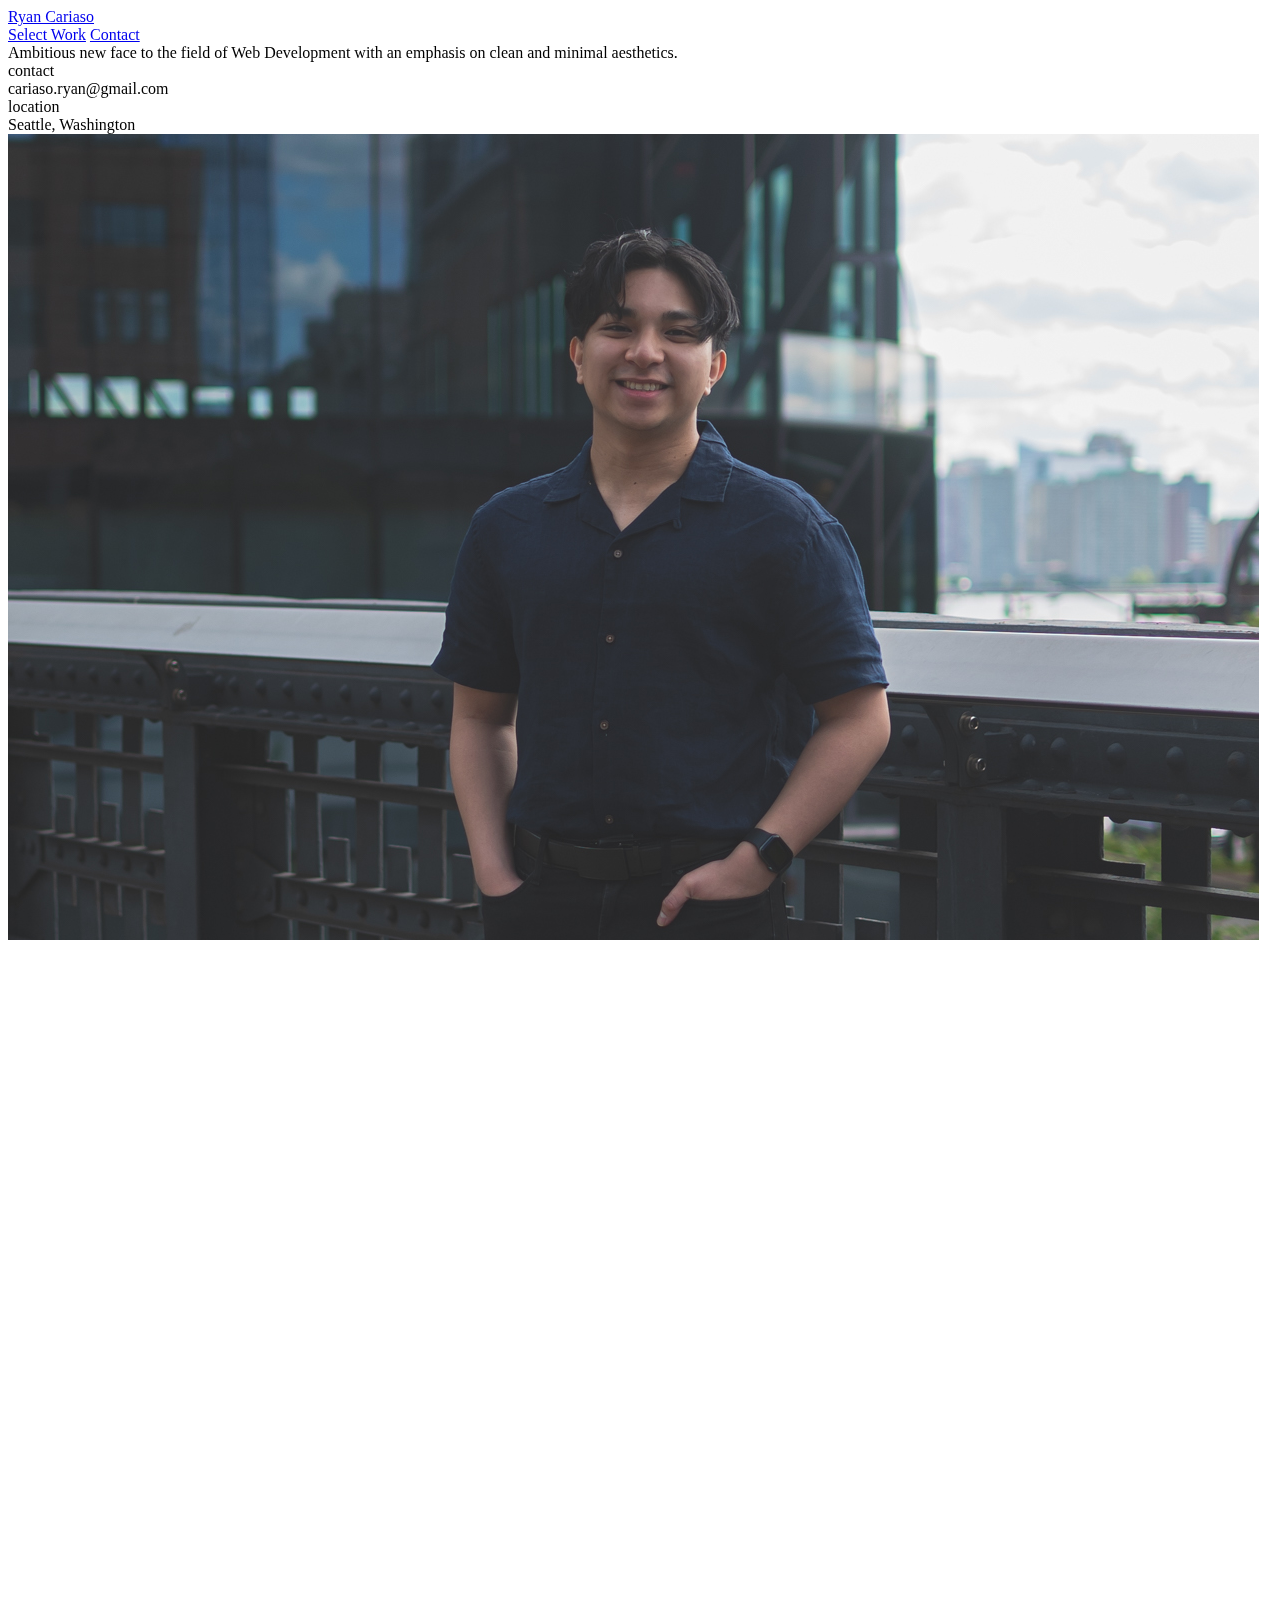
==== index1.html @ c0f19b23 "add new files" ====
<!DOCTYPE html>
<html data-wf-domain="ryancariaso.com">
    <head>
        <meta charset="UTF-8">
        <meta name="viewport" content="width=device-width, initial-scale=1.0" />
        <meta http-equiv="X-UA-Compatible" content="ie=edge" />
        <title>Ryan Cariaso</title>
        <link rel="stylesheet" href="style1.css">
        <link rel="icon" href="img/ryan.jpg" />
    </head>

    <body style="height: 456.438rem;" cz-shortcut-listen="true">
        <div id="luxy" class="page-wrapper" style="width: 100%; position: fixed; transform: translate3d(0rem, 0rem, 0rem);">
            <section class="section">
                <div class="container btm-mar-128">
                    <nav id="nav" class="nav-wrapper">
                        <div class="grid-wrapper flex">
                            <a href="/" aria-current="page" class="nav-item w-current">Ryan Cariaso</a>
                        </div>
                        <div id="w-node-1" class="grid-wrapper flex">
                            <a href="#select-work" class="nav-item right-mar-64">Select Work</a>
                            <a href="contact" class="nav-item mobile-display-none">Contact</a>
                        </div>
                    </nav>
                </div>
                <div class="container btm-mar-128">
                    <div class="hero-text">
                        Ambitious new face to the field of Web Development with an emphasis on clean and minimal aesthetics.
                    </div>
                </div>
                <div class="container btm-pad-80">
                    <div class="w-layout-grid _2-col-grid">
                        <div id="w-node-2" class="grid-wrapper flex-btm">
                            <div class="w-layout-grid _2-col-grid max-width">
                                <div class="grid-wrapper">
                                    <div data-w-id="dl1" class="divider-line btm-mar-32" style="transform: translate3d(0rem, 0rem, 0rem) scale3d(1, 1, 1) rotateX(0deg) rotateY(0deg) rotateZ(0deg) skew(0deg, 0deg); transform-style: preserve-3d;"></div>
                                    <div class="smallcaps" style="transform: translate3d(0px, 0px, 0px) scale3d(1, 1, 1) rotateX(0deg) rotateY(0deg) rotateZ(0deg) skew(0deg, 0deg); transform-style: preserve-3d; opacity: 1;">contact</div>
                                    <div data-w-id="st1" class="email" style="transform: translate3d(0px, 0px, 0px) scale3d(1, 1, 1) rotateX(0deg) rotateY(0deg) rotateZ(0deg) skew(0deg, 0deg); transform-style: preserve-3d; opacity: 1;">cariaso.ryan@gmail.com</div>
                                </div>
                                <div class="grid-wrapper">
                                    <div class="divider-line btm-mar-32" style="transform: translate3d(0px, 0px, 0px) scale3d(1, 1, 1) rotateX(0deg) rotateY(0deg) rotateZ(0deg) skew(0deg, 0deg); transform-style: preserve-3d;"></div>
                                    <div class="smallcaps" style="transform: translate3d(0px, 0px, 0px) scale3d(1, 1, 1) rotateX(0deg) rotateY(0deg) rotateZ(0deg) skew(0deg, 0deg); transform-style: preserve-3d; opacity: 1;">location</div>
                                    <div data-w-id="lt1" style="transform: translate3d(0px, 0px, 0px) scale3d(1, 1, 1) rotateX(0deg) rotateY(0deg) rotateZ(0deg) skew(0deg, 0deg); transform-style: preserve-3d; opacity: 1;" class="location-text">Seattle, Washington</div>
                                </div>
                            </div>
                        </div>
                        <div id="w-node-3" class="grid-wrapper">
                            <div class="img-wrapper">
                                <img src="img/linkedin pic - Copy.png" sizes="(max-width: 29.938rem) 92vw, (max-width: 47.938rem) 95vw, (max-width: 61.938rem) 92vw, 91vw" loading="lazy" alt class="img">
                            </div>
                        </div>
                    </div>
                </div>
            </section>
        </div>
    </body>
</html>
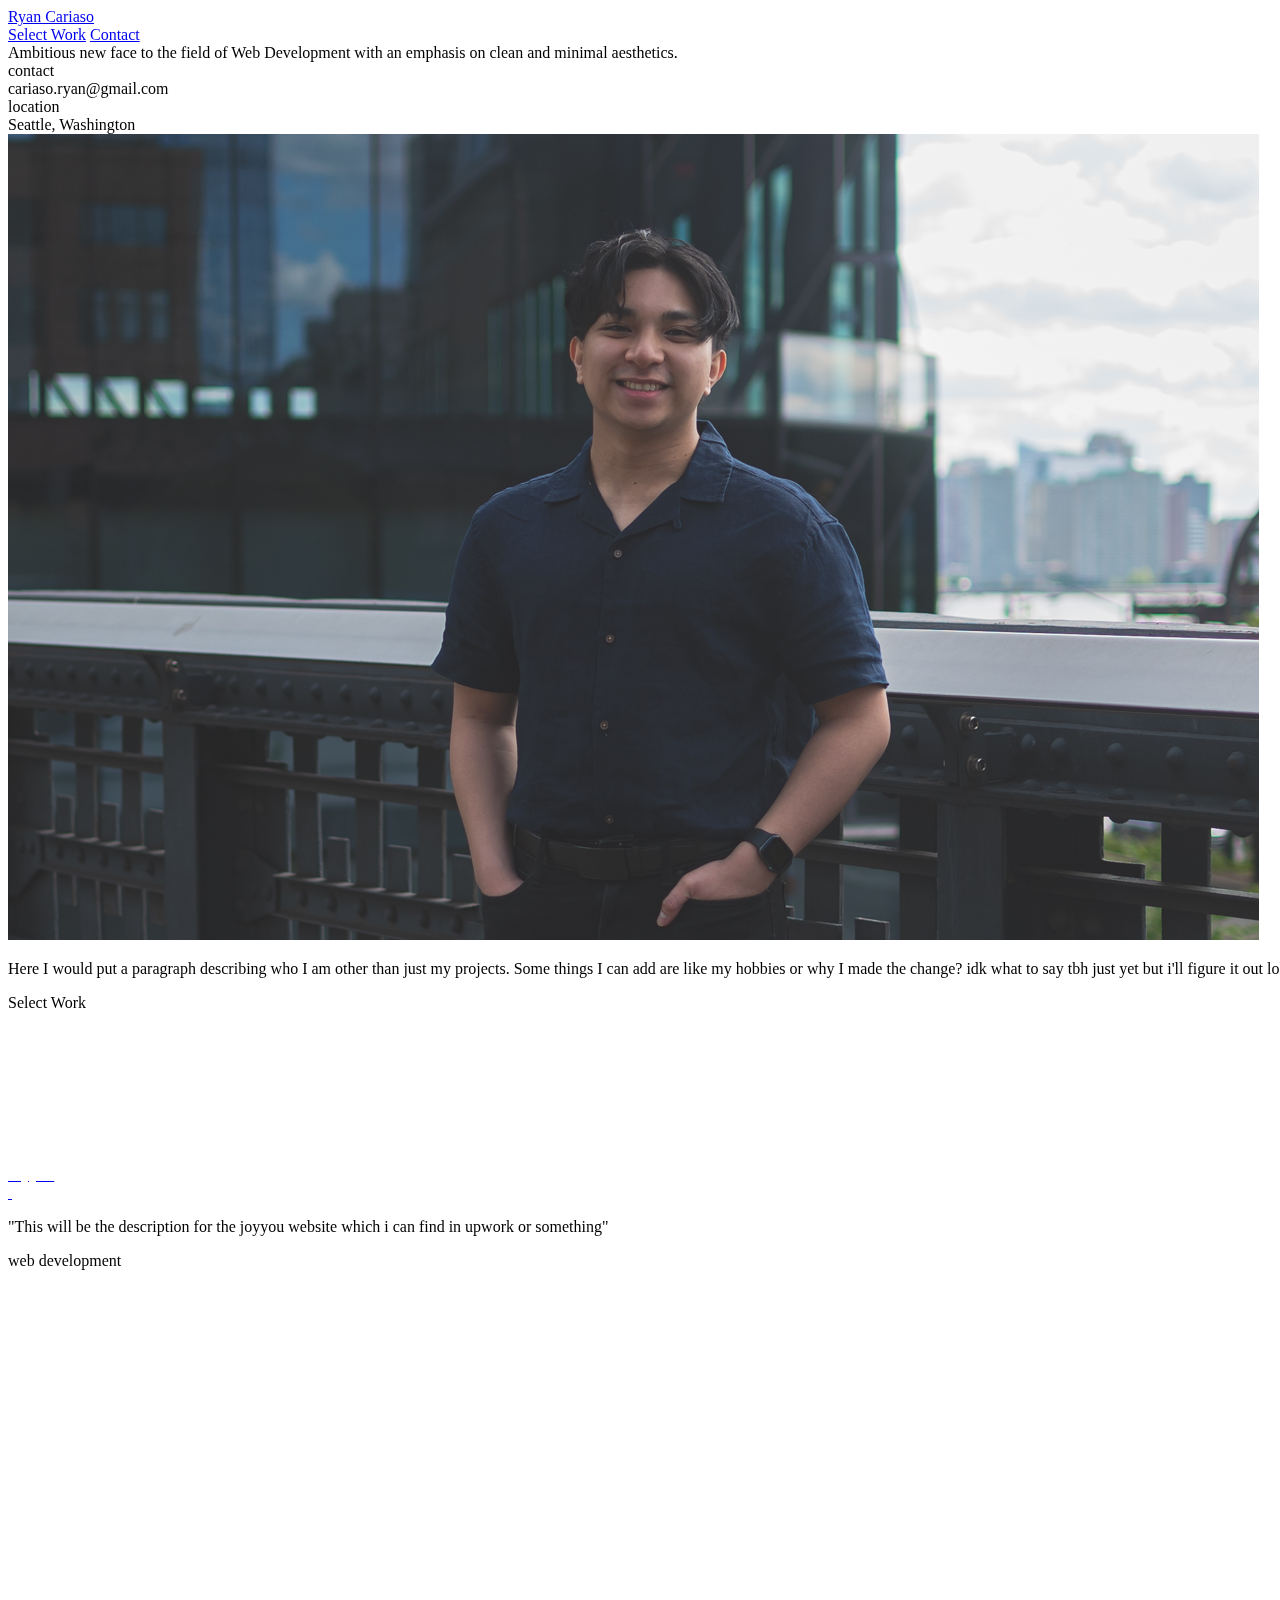
==== commit 76897e26: "update to index1" ====
--- a/index1.html
+++ b/index1.html
@@ -47,11 +47,61 @@
                         <div id="w-node-3" class="grid-wrapper">
                             <div class="img-wrapper">
                                 <img src="img/linkedin pic - Copy.png" sizes="(max-width: 29.938rem) 92vw, (max-width: 47.938rem) 95vw, (max-width: 61.938rem) 92vw, 91vw" loading="lazy" alt class="img">
+                                <div data-w-id="im1" style="transform: translate3d(100%, 0px, 0px) scale3d(1, 1, 1) rotateX(0deg) rotateY(0deg) rotateZ(0deg) skew(0deg, 0deg); transform-style: preserve-3d;" class="mask"></div>
                             </div>
                         </div>
                     </div>
                 </div>
             </section>
+            <section class="section">
+                <div class="container top-btm-pad-128 mobile">
+                    <p data-w-id="lp1" style="transform: translate3d(0px, 0px, 0px) scale3d(1, 1, 1) rotateX(0deg) rotateY(0deg) rotateZ(0deg) skew(0deg, 0deg); transform-style: preserve-3d; opacity: 1;" class="large-paragraph max-width-1200">
+                        Here I would put a paragraph describing who I am other than just my projects. Some things I can add are like my hobbies or why I made the change? idk what to say tbh just yet but i'll figure it out lol
+                    </p>
+                </div>
+            </section>
+            <section class="section">
+                <main id="select-work" class="container top-btm-pad-80">
+                    <div class="section-heading" style="transform: translate3d(0px, 0px, 0px) scale3d(1, 1, 1) rotateX(0deg) rotateY(0deg) rotateZ(0deg) skew(0deg, 0deg); transform-style: preserve-3d; opacity: 1;">Select Work</div>
+                    <div class="w-layout-grid select-work-grid">
+                        <div id="dl2" class="divider-line btm-mar-64" style="transform: translate3d(0px, 0px, 0px) scale3d(1, 1, 1) rotateX(0deg) rotateY(0deg) rotateZ(0deg) skew(0deg, 0deg); transform-style: preserve-3d;"></div>
+                        <div id="w-node-4" class="grid-wrapper m-pad-0">
+                            <div class="project-content w-slider">
+                                <div id="w-slider-mask-0" class="w-slider-mask">
+                                    <div class="slide w-slide">
+                                        <div class="content_wrapper">
+                                            <div data-wf-ignore="true" data-autoplay="true" data-loop="true" class="video w-background-video w-background-video-atom">
+                                                <video autoplay loop muted playsinline data-wf-ignore="true" data-object-fit="cover">
+                                                    <source src="img/vids/joyyou.mov" data-wf-ignore="true">
+                                                </video>
+                                            </div>
+                                        </div>
+                                    </div>
+                                </div>
+                                <div id="w-node-5" class="grid-wrapper flex-vertical">
+                                    <a href="https://joyyou.netlify.app/" target="_blank" class="site-link w-inline-block" style="transform: translate3d(0px, 0px, 0px) scale3d(1, 1, 1) rotateX(0deg) rotateY(0deg) rotateZ(0deg) skew(0deg, 0deg); transform-style: preserve-3d; opacity: 1;">
+                                        <div class="project-name" style="color: rgb(255, 255, 255);">Joyyou</div>
+                                        <div class="link-out-circle" style="border-color: rgb(255, 255, 255);">
+                                            <img src="https://assets.website-files.com/5a16e93245a0eb000185bb83/5e77cb361ede368e62ba6cc7_link-out-arrow.png" alt="" class="link-out-arrow" style="transform: translate3d(0%, 0%, 0px) scale3d(1, 1, 1) rotateX(0deg) rotateY(0deg) rotateZ(0deg) skew(0deg, 0deg); transform-style: preserve-3d;">
+                                            <img src="https://assets.website-files.com/5a16e93245a0eb000185bb83/5e77cb361ede368e62ba6cc7_link-out-arrow.png" alt="" class="link-out-arrow-2" style="transform: translate3d(-150%, 100%, 0px) scale3d(1, 1, 1) rotateX(0deg) rotateY(0deg) rotateZ(0deg) skew(0deg, 0deg); transform-style: preserve-3d;">
+                                        </div>
+                                    </a>
+                                    <p class="small-paragraph max-width-420 bam-mar-32" style="transform: translate3d(0px, 0px, 0px) scale3d(1, 1, 1) rotateX(0deg) rotateY(0deg) rotateZ(0deg) skew(0deg, 0deg); transform-style: preserve-3d; opacity: 1;">
+                                        "This will be the description for the joyyou website which i can find in upwork or something"
+                                    </p>
+                                    <div class="flex-wrapper">
+                                        <div class="smallcaps pill" style="transform: translate3d(0px, 0px, 0px) scale3d(1, 1, 1) rotateX(0deg) rotateY(0deg) rotateZ(0deg) skew(0deg, 0deg); transform-style: preserve-3d; opacity: 1;">web development</div>
+                                    </div>
+                                </div>
+                            </div>
+                            <div class="w-layout-grid select-work-grid">
+                                <div id="w-node-6" class="divider-line btm-mar-64" style="transform: translate3d(0px, 0px, 0px) scale3d(1, 1, 1) rotateX(0deg) rotateY(0deg) rotateZ(0deg) skew(0deg, 0deg); transform-style: preserve-3d;"></div>
+                                
+                            </div>
+                        </div>
+                    </div>
+                </main>
+            </section>
         </div>
     </body>
 </html>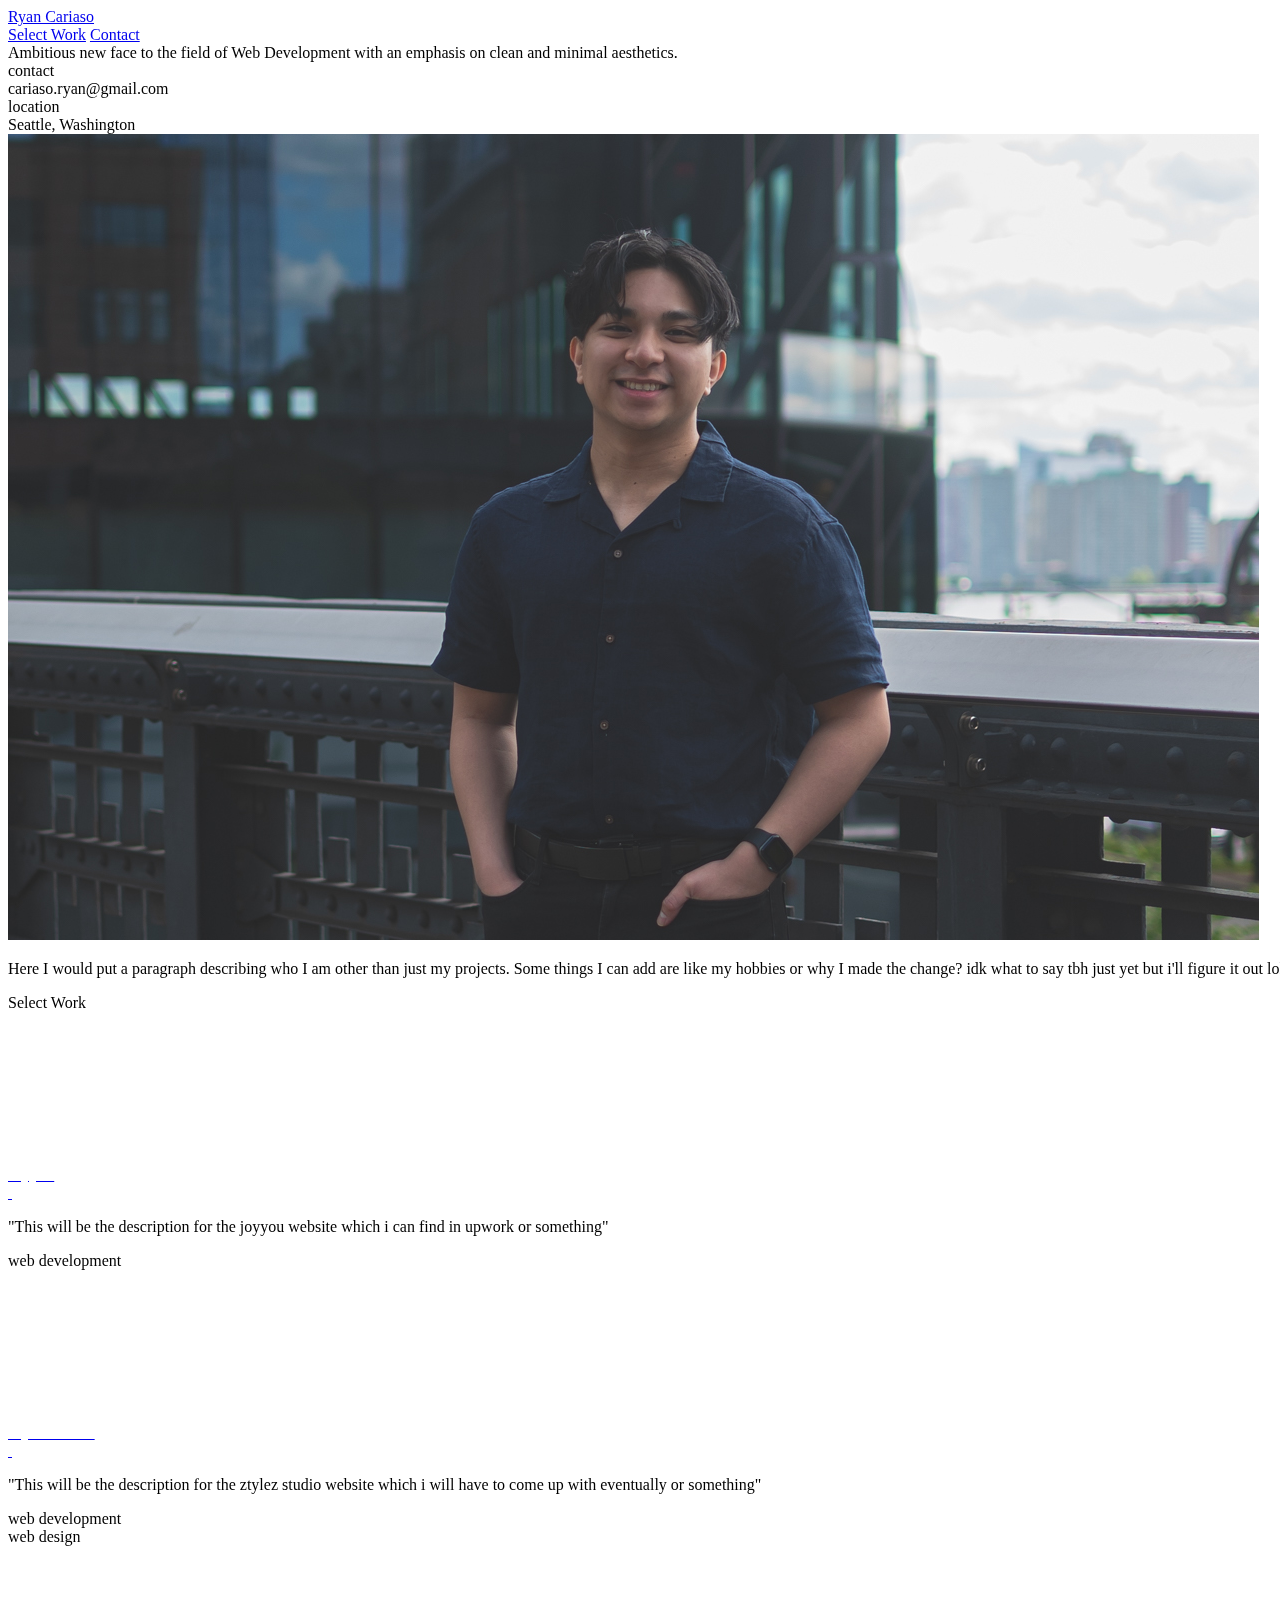
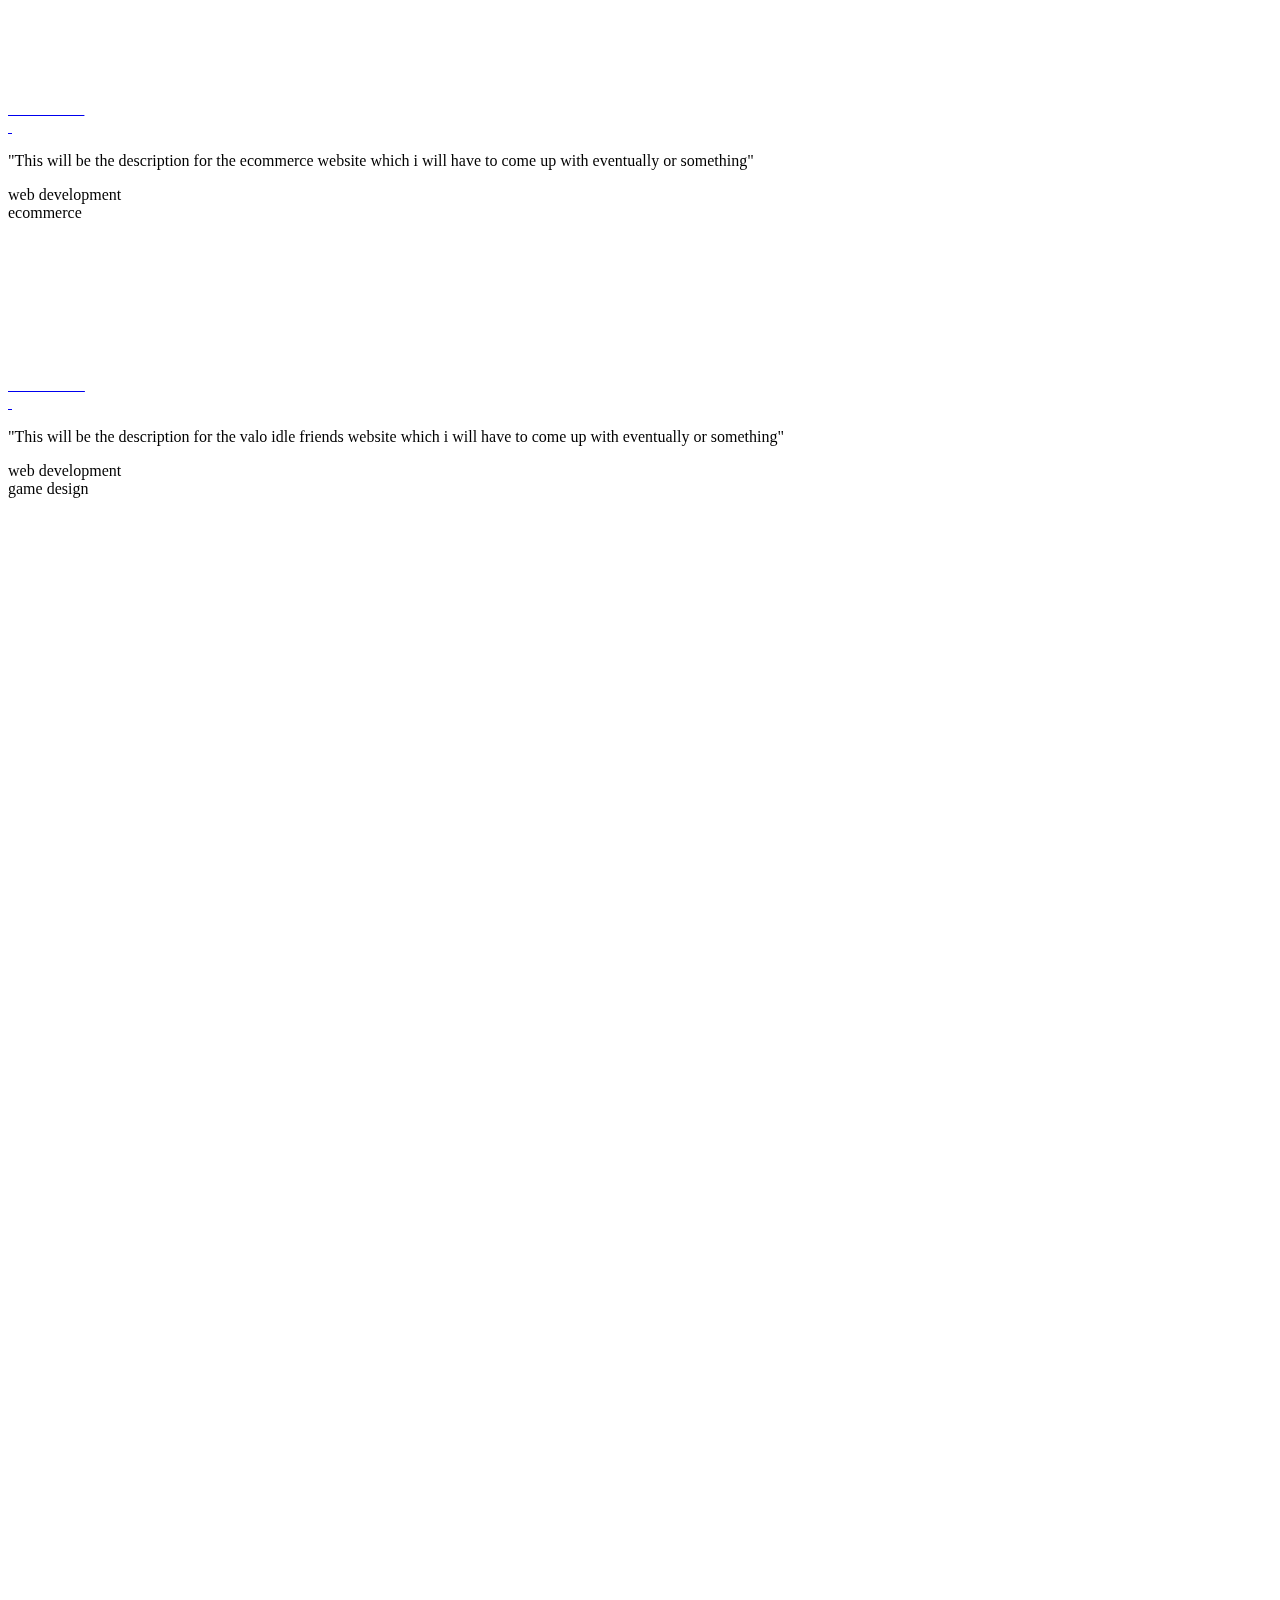
==== commit 49f4b0b1: "update to index1.html" ====
--- a/index1.html
+++ b/index1.html
@@ -77,26 +77,124 @@
                                             </div>
                                         </div>
                                     </div>
-                                </div>
-                                <div id="w-node-5" class="grid-wrapper flex-vertical">
-                                    <a href="https://joyyou.netlify.app/" target="_blank" class="site-link w-inline-block" style="transform: translate3d(0px, 0px, 0px) scale3d(1, 1, 1) rotateX(0deg) rotateY(0deg) rotateZ(0deg) skew(0deg, 0deg); transform-style: preserve-3d; opacity: 1;">
-                                        <div class="project-name" style="color: rgb(255, 255, 255);">Joyyou</div>
-                                        <div class="link-out-circle" style="border-color: rgb(255, 255, 255);">
-                                            <img src="https://assets.website-files.com/5a16e93245a0eb000185bb83/5e77cb361ede368e62ba6cc7_link-out-arrow.png" alt="" class="link-out-arrow" style="transform: translate3d(0%, 0%, 0px) scale3d(1, 1, 1) rotateX(0deg) rotateY(0deg) rotateZ(0deg) skew(0deg, 0deg); transform-style: preserve-3d;">
-                                            <img src="https://assets.website-files.com/5a16e93245a0eb000185bb83/5e77cb361ede368e62ba6cc7_link-out-arrow.png" alt="" class="link-out-arrow-2" style="transform: translate3d(-150%, 100%, 0px) scale3d(1, 1, 1) rotateX(0deg) rotateY(0deg) rotateZ(0deg) skew(0deg, 0deg); transform-style: preserve-3d;">
-                                        </div>
-                                    </a>
-                                    <p class="small-paragraph max-width-420 bam-mar-32" style="transform: translate3d(0px, 0px, 0px) scale3d(1, 1, 1) rotateX(0deg) rotateY(0deg) rotateZ(0deg) skew(0deg, 0deg); transform-style: preserve-3d; opacity: 1;">
-                                        "This will be the description for the joyyou website which i can find in upwork or something"
-                                    </p>
-                                    <div class="flex-wrapper">
-                                        <div class="smallcaps pill" style="transform: translate3d(0px, 0px, 0px) scale3d(1, 1, 1) rotateX(0deg) rotateY(0deg) rotateZ(0deg) skew(0deg, 0deg); transform-style: preserve-3d; opacity: 1;">web development</div>
-                                    </div>
-                                </div>
-                            </div>
-                            <div class="w-layout-grid select-work-grid">
-                                <div id="w-node-6" class="divider-line btm-mar-64" style="transform: translate3d(0px, 0px, 0px) scale3d(1, 1, 1) rotateX(0deg) rotateY(0deg) rotateZ(0deg) skew(0deg, 0deg); transform-style: preserve-3d;"></div>
-                                
+                                    <div id="w-node-5" class="grid-wrapper flex-vertical">
+                                        <a href="https://joyyou.netlify.app/" target="_blank" class="site-link w-inline-block" style="transform: translate3d(0px, 0px, 0px) scale3d(1, 1, 1) rotateX(0deg) rotateY(0deg) rotateZ(0deg) skew(0deg, 0deg); transform-style: preserve-3d; opacity: 1;">
+                                            <div class="project-name" style="color: rgb(255, 255, 255);">Joyyou</div>
+                                            <div class="link-out-circle" style="border-color: rgb(255, 255, 255);">
+                                                <img src="https://assets.website-files.com/5a16e93245a0eb000185bb83/5e77cb361ede368e62ba6cc7_link-out-arrow.png" alt="" class="link-out-arrow" style="transform: translate3d(0%, 0%, 0px) scale3d(1, 1, 1) rotateX(0deg) rotateY(0deg) rotateZ(0deg) skew(0deg, 0deg); transform-style: preserve-3d;">
+                                                <img src="https://assets.website-files.com/5a16e93245a0eb000185bb83/5e77cb361ede368e62ba6cc7_link-out-arrow.png" alt="" class="link-out-arrow-2" style="transform: translate3d(-150%, 100%, 0px) scale3d(1, 1, 1) rotateX(0deg) rotateY(0deg) rotateZ(0deg) skew(0deg, 0deg); transform-style: preserve-3d;">
+                                            </div>
+                                        </a>
+                                        <p class="small-paragraph max-width-420 bam-mar-32" style="transform: translate3d(0px, 0px, 0px) scale3d(1, 1, 1) rotateX(0deg) rotateY(0deg) rotateZ(0deg) skew(0deg, 0deg); transform-style: preserve-3d; opacity: 1;">
+                                            "This will be the description for the joyyou website which i can find in upwork or something"
+                                        </p>
+                                        <div class="flex-wrapper">
+                                            <div class="smallcaps pill" style="transform: translate3d(0px, 0px, 0px) scale3d(1, 1, 1) rotateX(0deg) rotateY(0deg) rotateZ(0deg) skew(0deg, 0deg); transform-style: preserve-3d; opacity: 1;">web development</div>
+                                        </div>
+                                    </div>
+                                </div>
+                            </div>
+                        </div>
+                    </div>
+                    <div class="w-layout-grid select-work-grid">
+                        <div id="w-node-6" class="divider-line btm-mar-64" style="transform: translate3d(0px, 0px, 0px) scale3d(1, 1, 1) rotateX(0deg) rotateY(0deg) rotateZ(0deg) skew(0deg, 0deg); transform-style: preserve-3d;"></div>
+                        <div id="w-node-7" class="grid-wrapper m-pad-0">
+                            <div class="project-content w-slider">
+                                <div class="w-slider-mask" id="w-slider-mask-1">
+                                    <div class="slide w-slide" style="transform: translateX(0px); opacity: 1;">
+                                        <div class="content_wrapper">
+                                            <div data-autoplay="true" data-loop="true" data-wf-ignore="true" class="video w-background-video w-background-video-atom">
+                                                <video autoplay loop muted playsinline data-wf-ignore="true" data-object-fit="cover">
+                                                    <source src="img/vids/ztylez.mov" data-wf-ignore="true">
+                                                </video>
+                                            </div>
+                                        </div>
+                                    </div>
+                                    <div id="w-node-8" class="grid-wrapper flex-vertical">
+                                        <a href="https://ztylezdraft.netlify.app/" target="_blank" class="site-link w-inline-block" style="transform: translate3d(0px, 0px, 0px) scale3d(1, 1, 1) rotateX(0deg) rotateY(0deg) rotateZ(0deg) skew(0deg, 0deg); transform-style: preserve-3d; opacity: 1;">
+                                            <div class="project-name" style="color: rgb(255, 255, 255);">Ztylez Studio</div>
+                                            <div class="link-out-circle" style="border-color: rgb(255, 255, 255);">
+                                                <img src="https://assets.website-files.com/5a16e93245a0eb000185bb83/5e77cb361ede368e62ba6cc7_link-out-arrow.png" alt="" class="link-out-arrow" style="transform: translate3d(0%, 0%, 0px) scale3d(1, 1, 1) rotateX(0deg) rotateY(0deg) rotateZ(0deg) skew(0deg, 0deg); transform-style: preserve-3d;">
+                                                <img src="https://assets.website-files.com/5a16e93245a0eb000185bb83/5e77cb361ede368e62ba6cc7_link-out-arrow.png" alt="" class="link-out-arrow-2" style="transform: translate3d(-150%, 100%, 0px) scale3d(1, 1, 1) rotateX(0deg) rotateY(0deg) rotateZ(0deg) skew(0deg, 0deg); transform-style: preserve-3d;">
+                                            </div>
+                                        </a>
+                                        <p class="small-paragraph max-width-420 bam-mar-32" style="transform: translate3d(0px, 0px, 0px) scale3d(1, 1, 1) rotateX(0deg) rotateY(0deg) rotateZ(0deg) skew(0deg, 0deg); transform-style: preserve-3d; opacity: 1;">
+                                            "This will be the description for the ztylez studio website which i will have to come up with eventually or something"
+                                        </p>
+                                        <div class="flex-wrapper">
+                                            <div class="smallcaps pill" style="transform: translate3d(0px, 0px, 0px) scale3d(1, 1, 1) rotateX(0deg) rotateY(0deg) rotateZ(0deg) skew(0deg, 0deg); transform-style: preserve-3d; opacity: 1;">web development</div>
+                                            <div class="smallcaps pill" style="transform: translate3d(0px, 0px, 0px) scale3d(1, 1, 1) rotateX(0deg) rotateY(0deg) rotateZ(0deg) skew(0deg, 0deg); transform-style: preserve-3d; opacity: 1;">web design</div>
+                                        </div>
+                                    </div>
+                                </div>
+                            </div>
+                        </div>
+                    </div>
+                    <div class="w-layout-grid select-work-grid">
+                        <div id="w-node-9" class="divider-line btm-mar-64" style="transform: translate3d(0px, 0px, 0px) scale3d(1, 1, 1) rotateX(0deg) rotateY(0deg) rotateZ(0deg) skew(0deg, 0deg); transform-style: preserve-3d;"></div>
+                        <div id="w-node-10" class="grid-wrapper m-pad-0">
+                            <div class="project-content w-slider">
+                                <div class="w-slider-mask" id="w-slider-mask-2">
+                                    <div class="slide w-slide" style="transform: translateX(0px); opacity: 1;">
+                                        <div class="content_wrapper">
+                                            <div data-autoplay="true" data-loop="true" data-wf-ignore="true" class="video w-background-video w-background-video-atom">
+                                                <video autoplay loop muted playsinline data-wf-ignore="true" data-object-fit="cover">
+                                                    <source src="img/vids/ecommerce.mov" data-wf-ignore="true">
+                                                </video>
+                                            </div>
+                                        </div>
+                                    </div>
+                                    <div id="w-node-11" class="grid-wrapper flex-vertical">
+                                        <a href="https://github.com/ryan-cariaso/roby-ecommerce" target="_blank" class="site-link w-inline-block" style="transform: translate3d(0px, 0px, 0px) scale3d(1, 1, 1) rotateX(0deg) rotateY(0deg) rotateZ(0deg) skew(0deg, 0deg); transform-style: preserve-3d; opacity: 1;">
+                                            <div class="project-name" style="color: rgb(255, 255, 255);">Ecommerce</div>
+                                            <div class="link-out-circle" style="border-color: rgb(255, 255, 255);">
+                                                <img src="https://assets.website-files.com/5a16e93245a0eb000185bb83/5e77cb361ede368e62ba6cc7_link-out-arrow.png" alt="" class="link-out-arrow" style="transform: translate3d(0%, 0%, 0px) scale3d(1, 1, 1) rotateX(0deg) rotateY(0deg) rotateZ(0deg) skew(0deg, 0deg); transform-style: preserve-3d;">
+                                                <img src="https://assets.website-files.com/5a16e93245a0eb000185bb83/5e77cb361ede368e62ba6cc7_link-out-arrow.png" alt="" class="link-out-arrow-2" style="transform: translate3d(-150%, 100%, 0px) scale3d(1, 1, 1) rotateX(0deg) rotateY(0deg) rotateZ(0deg) skew(0deg, 0deg); transform-style: preserve-3d;">
+                                            </div>
+                                        </a>
+                                        <p class="small-paragraph max-width-420 bam-mar-32" style="transform: translate3d(0px, 0px, 0px) scale3d(1, 1, 1) rotateX(0deg) rotateY(0deg) rotateZ(0deg) skew(0deg, 0deg); transform-style: preserve-3d; opacity: 1;">
+                                            "This will be the description for the ecommerce website which i will have to come up with eventually or something"
+                                        </p>
+                                        <div class="flex-wrapper">
+                                            <div class="smallcaps pill" style="transform: translate3d(0px, 0px, 0px) scale3d(1, 1, 1) rotateX(0deg) rotateY(0deg) rotateZ(0deg) skew(0deg, 0deg); transform-style: preserve-3d; opacity: 1;">web development</div>
+                                            <div class="smallcaps pill" style="transform: translate3d(0px, 0px, 0px) scale3d(1, 1, 1) rotateX(0deg) rotateY(0deg) rotateZ(0deg) skew(0deg, 0deg); transform-style: preserve-3d; opacity: 1;">ecommerce</div>
+                                        </div>
+                                    </div>
+                                </div>
+                            </div>
+                        </div>
+                    </div>
+                    <div class="w-layout-grid select-work grid last">
+                        <div id="w-node-12" class="divider-line btm-mar-64" style="transform: translate3d(0px, 0px, 0px) scale3d(1, 1, 1) rotateX(0deg) rotateY(0deg) rotateZ(0deg) skew(0deg, 0deg); transform-style: preserve-3d;"></div>
+                        <div id="w-node-13" class="grid-wrapper m-pad-0">
+                            <div class="project-content w-slider">
+                                <div class="w-slider-mask" id="w-slider-mask-3">
+                                    <div class="slide w-slide" style="transform: translateX(0px); opacity: 1;">
+                                        <div class="content_wrapper">
+                                            <div data-autoplay="true" data-loop="true" data-wf-ignore="true" class="video w-background-video w-background-video-atom">
+                                                <video autoplay loop muted playsinline data-wf-ignore="true" data-object-fit="cover">
+                                                    <source src="img/vids/idle friends.mov" data-wf-ignore="true">
+                                                </video>
+                                            </div>
+                                        </div>
+                                    </div>
+                                    <div id="w-node-11" class="grid-wrapper flex-vertical">
+                                        <a href="https://valo-friends-clicker.netlify.app/" target="_blank" class="site-link w-inline-block" style="transform: translate3d(0px, 0px, 0px) scale3d(1, 1, 1) rotateX(0deg) rotateY(0deg) rotateZ(0deg) skew(0deg, 0deg); transform-style: preserve-3d; opacity: 1;">
+                                            <div class="project-name" style="color: rgb(255, 255, 255);">Idle Friends</div>
+                                            <div class="link-out-circle" style="border-color: rgb(255, 255, 255);">
+                                                <img src="https://assets.website-files.com/5a16e93245a0eb000185bb83/5e77cb361ede368e62ba6cc7_link-out-arrow.png" alt="" class="link-out-arrow" style="transform: translate3d(0%, 0%, 0px) scale3d(1, 1, 1) rotateX(0deg) rotateY(0deg) rotateZ(0deg) skew(0deg, 0deg); transform-style: preserve-3d;">
+                                                <img src="https://assets.website-files.com/5a16e93245a0eb000185bb83/5e77cb361ede368e62ba6cc7_link-out-arrow.png" alt="" class="link-out-arrow-2" style="transform: translate3d(-150%, 100%, 0px) scale3d(1, 1, 1) rotateX(0deg) rotateY(0deg) rotateZ(0deg) skew(0deg, 0deg); transform-style: preserve-3d;">
+                                            </div>
+                                        </a>
+                                        <p class="small-paragraph max-width-420 bam-mar-32" style="transform: translate3d(0px, 0px, 0px) scale3d(1, 1, 1) rotateX(0deg) rotateY(0deg) rotateZ(0deg) skew(0deg, 0deg); transform-style: preserve-3d; opacity: 1;">
+                                            "This will be the description for the valo idle friends website which i will have to come up with eventually or something"
+                                        </p>
+                                        <div class="flex-wrapper">
+                                            <div class="smallcaps pill" style="transform: translate3d(0px, 0px, 0px) scale3d(1, 1, 1) rotateX(0deg) rotateY(0deg) rotateZ(0deg) skew(0deg, 0deg); transform-style: preserve-3d; opacity: 1;">web development</div>
+                                            <div class="smallcaps pill" style="transform: translate3d(0px, 0px, 0px) scale3d(1, 1, 1) rotateX(0deg) rotateY(0deg) rotateZ(0deg) skew(0deg, 0deg); transform-style: preserve-3d; opacity: 1;">game design</div>
+                                        </div>
+                                    </div>
+                                </div>
                             </div>
                         </div>
                     </div>
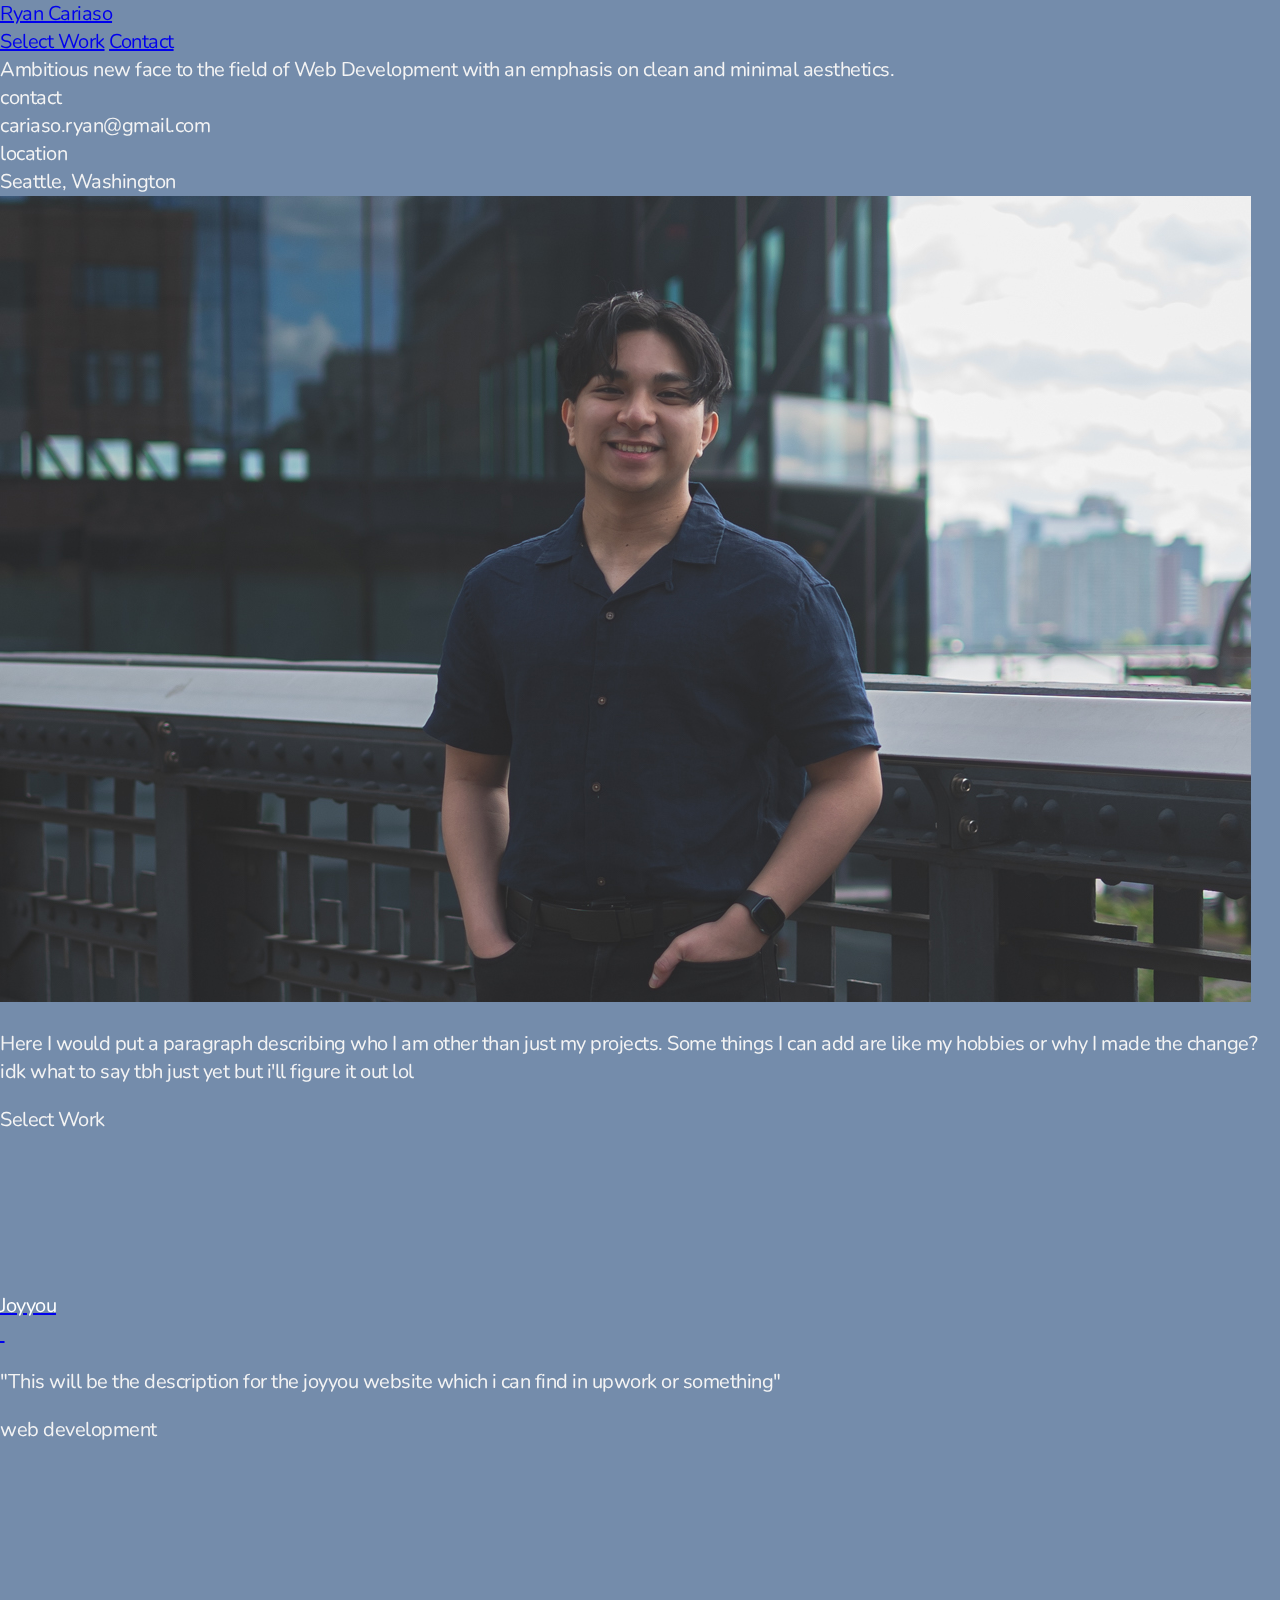
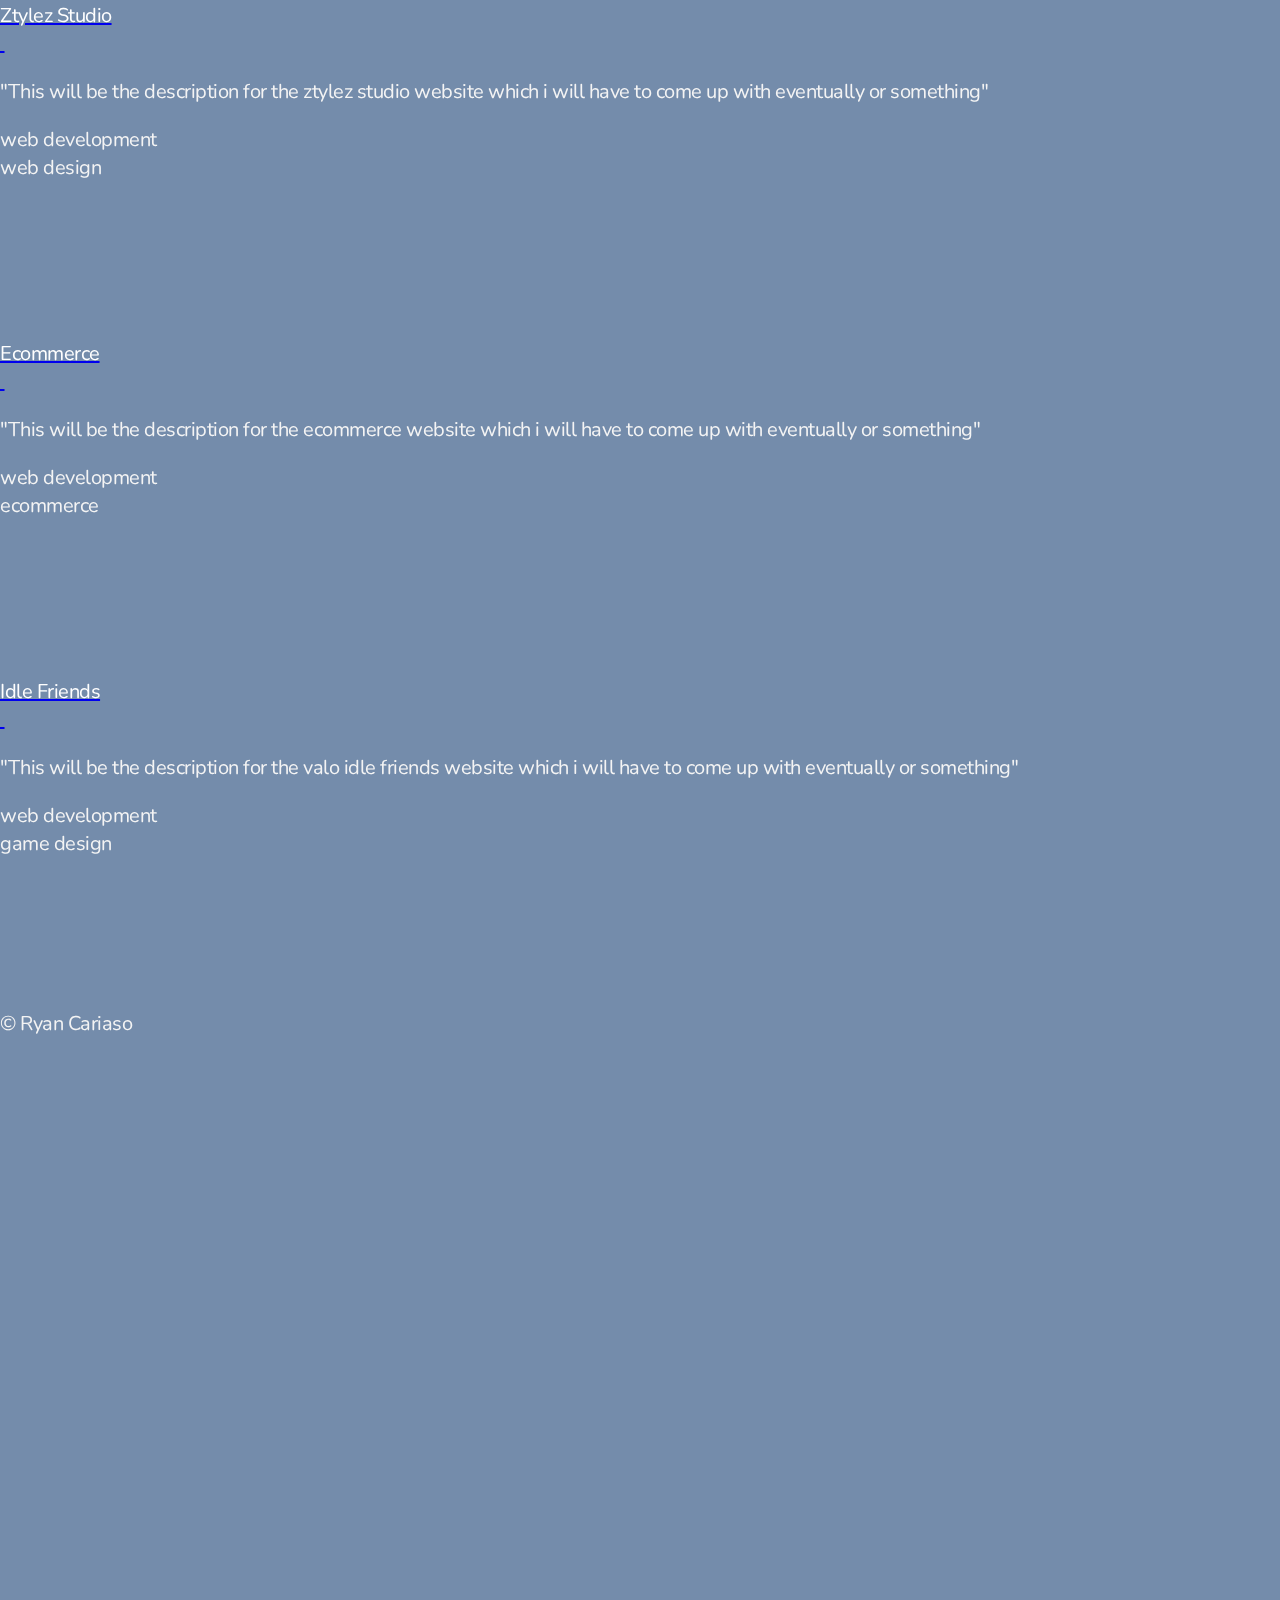
==== commit d16c68ec: "update to index1 and style1" ====
--- a/index1.html
+++ b/index1.html
@@ -1,205 +1,225 @@
 <!DOCTYPE html>
 <html data-wf-domain="ryancariaso.com">
-    <head>
-        <meta charset="UTF-8">
-        <meta name="viewport" content="width=device-width, initial-scale=1.0" />
-        <meta http-equiv="X-UA-Compatible" content="ie=edge" />
-        <title>Ryan Cariaso</title>
-        <link rel="stylesheet" href="style1.css">
-        <link rel="icon" href="img/ryan.jpg" />
-    </head>
+  <head>
+    <meta charset="UTF-8">
+    <meta name="viewport" content="width=device-width, initial-scale=1.0" />
+    <meta http-equiv="X-UA-Compatible" content="ie=edge" />
+    <title>Ryan Cariaso</title>
+    <link rel="stylesheet" href="style1.css">
+    <link rel="icon" href="img/ryan.jpg" />
+  </head>
 
-    <body style="height: 456.438rem;" cz-shortcut-listen="true">
-        <div id="luxy" class="page-wrapper" style="width: 100%; position: fixed; transform: translate3d(0rem, 0rem, 0rem);">
-            <section class="section">
-                <div class="container btm-mar-128">
-                    <nav id="nav" class="nav-wrapper">
-                        <div class="grid-wrapper flex">
-                            <a href="/" aria-current="page" class="nav-item w-current">Ryan Cariaso</a>
-                        </div>
-                        <div id="w-node-1" class="grid-wrapper flex">
-                            <a href="#select-work" class="nav-item right-mar-64">Select Work</a>
-                            <a href="contact" class="nav-item mobile-display-none">Contact</a>
-                        </div>
-                    </nav>
-                </div>
-                <div class="container btm-mar-128">
-                    <div class="hero-text">
-                        Ambitious new face to the field of Web Development with an emphasis on clean and minimal aesthetics.
-                    </div>
-                </div>
-                <div class="container btm-pad-80">
-                    <div class="w-layout-grid _2-col-grid">
-                        <div id="w-node-2" class="grid-wrapper flex-btm">
-                            <div class="w-layout-grid _2-col-grid max-width">
-                                <div class="grid-wrapper">
-                                    <div data-w-id="dl1" class="divider-line btm-mar-32" style="transform: translate3d(0rem, 0rem, 0rem) scale3d(1, 1, 1) rotateX(0deg) rotateY(0deg) rotateZ(0deg) skew(0deg, 0deg); transform-style: preserve-3d;"></div>
-                                    <div class="smallcaps" style="transform: translate3d(0px, 0px, 0px) scale3d(1, 1, 1) rotateX(0deg) rotateY(0deg) rotateZ(0deg) skew(0deg, 0deg); transform-style: preserve-3d; opacity: 1;">contact</div>
-                                    <div data-w-id="st1" class="email" style="transform: translate3d(0px, 0px, 0px) scale3d(1, 1, 1) rotateX(0deg) rotateY(0deg) rotateZ(0deg) skew(0deg, 0deg); transform-style: preserve-3d; opacity: 1;">cariaso.ryan@gmail.com</div>
-                                </div>
-                                <div class="grid-wrapper">
-                                    <div class="divider-line btm-mar-32" style="transform: translate3d(0px, 0px, 0px) scale3d(1, 1, 1) rotateX(0deg) rotateY(0deg) rotateZ(0deg) skew(0deg, 0deg); transform-style: preserve-3d;"></div>
-                                    <div class="smallcaps" style="transform: translate3d(0px, 0px, 0px) scale3d(1, 1, 1) rotateX(0deg) rotateY(0deg) rotateZ(0deg) skew(0deg, 0deg); transform-style: preserve-3d; opacity: 1;">location</div>
-                                    <div data-w-id="lt1" style="transform: translate3d(0px, 0px, 0px) scale3d(1, 1, 1) rotateX(0deg) rotateY(0deg) rotateZ(0deg) skew(0deg, 0deg); transform-style: preserve-3d; opacity: 1;" class="location-text">Seattle, Washington</div>
-                                </div>
-                            </div>
-                        </div>
-                        <div id="w-node-3" class="grid-wrapper">
-                            <div class="img-wrapper">
-                                <img src="img/linkedin pic - Copy.png" sizes="(max-width: 29.938rem) 92vw, (max-width: 47.938rem) 95vw, (max-width: 61.938rem) 92vw, 91vw" loading="lazy" alt class="img">
-                                <div data-w-id="im1" style="transform: translate3d(100%, 0px, 0px) scale3d(1, 1, 1) rotateX(0deg) rotateY(0deg) rotateZ(0deg) skew(0deg, 0deg); transform-style: preserve-3d;" class="mask"></div>
-                            </div>
-                        </div>
-                    </div>
-                </div>
-            </section>
-            <section class="section">
-                <div class="container top-btm-pad-128 mobile">
-                    <p data-w-id="lp1" style="transform: translate3d(0px, 0px, 0px) scale3d(1, 1, 1) rotateX(0deg) rotateY(0deg) rotateZ(0deg) skew(0deg, 0deg); transform-style: preserve-3d; opacity: 1;" class="large-paragraph max-width-1200">
-                        Here I would put a paragraph describing who I am other than just my projects. Some things I can add are like my hobbies or why I made the change? idk what to say tbh just yet but i'll figure it out lol
-                    </p>
-                </div>
-            </section>
-            <section class="section">
-                <main id="select-work" class="container top-btm-pad-80">
-                    <div class="section-heading" style="transform: translate3d(0px, 0px, 0px) scale3d(1, 1, 1) rotateX(0deg) rotateY(0deg) rotateZ(0deg) skew(0deg, 0deg); transform-style: preserve-3d; opacity: 1;">Select Work</div>
-                    <div class="w-layout-grid select-work-grid">
-                        <div id="dl2" class="divider-line btm-mar-64" style="transform: translate3d(0px, 0px, 0px) scale3d(1, 1, 1) rotateX(0deg) rotateY(0deg) rotateZ(0deg) skew(0deg, 0deg); transform-style: preserve-3d;"></div>
-                        <div id="w-node-4" class="grid-wrapper m-pad-0">
-                            <div class="project-content w-slider">
-                                <div id="w-slider-mask-0" class="w-slider-mask">
-                                    <div class="slide w-slide">
-                                        <div class="content_wrapper">
-                                            <div data-wf-ignore="true" data-autoplay="true" data-loop="true" class="video w-background-video w-background-video-atom">
-                                                <video autoplay loop muted playsinline data-wf-ignore="true" data-object-fit="cover">
-                                                    <source src="img/vids/joyyou.mov" data-wf-ignore="true">
-                                                </video>
-                                            </div>
-                                        </div>
-                                    </div>
-                                    <div id="w-node-5" class="grid-wrapper flex-vertical">
-                                        <a href="https://joyyou.netlify.app/" target="_blank" class="site-link w-inline-block" style="transform: translate3d(0px, 0px, 0px) scale3d(1, 1, 1) rotateX(0deg) rotateY(0deg) rotateZ(0deg) skew(0deg, 0deg); transform-style: preserve-3d; opacity: 1;">
-                                            <div class="project-name" style="color: rgb(255, 255, 255);">Joyyou</div>
-                                            <div class="link-out-circle" style="border-color: rgb(255, 255, 255);">
-                                                <img src="https://assets.website-files.com/5a16e93245a0eb000185bb83/5e77cb361ede368e62ba6cc7_link-out-arrow.png" alt="" class="link-out-arrow" style="transform: translate3d(0%, 0%, 0px) scale3d(1, 1, 1) rotateX(0deg) rotateY(0deg) rotateZ(0deg) skew(0deg, 0deg); transform-style: preserve-3d;">
-                                                <img src="https://assets.website-files.com/5a16e93245a0eb000185bb83/5e77cb361ede368e62ba6cc7_link-out-arrow.png" alt="" class="link-out-arrow-2" style="transform: translate3d(-150%, 100%, 0px) scale3d(1, 1, 1) rotateX(0deg) rotateY(0deg) rotateZ(0deg) skew(0deg, 0deg); transform-style: preserve-3d;">
-                                            </div>
-                                        </a>
-                                        <p class="small-paragraph max-width-420 bam-mar-32" style="transform: translate3d(0px, 0px, 0px) scale3d(1, 1, 1) rotateX(0deg) rotateY(0deg) rotateZ(0deg) skew(0deg, 0deg); transform-style: preserve-3d; opacity: 1;">
-                                            "This will be the description for the joyyou website which i can find in upwork or something"
-                                        </p>
-                                        <div class="flex-wrapper">
-                                            <div class="smallcaps pill" style="transform: translate3d(0px, 0px, 0px) scale3d(1, 1, 1) rotateX(0deg) rotateY(0deg) rotateZ(0deg) skew(0deg, 0deg); transform-style: preserve-3d; opacity: 1;">web development</div>
-                                        </div>
-                                    </div>
-                                </div>
-                            </div>
-                        </div>
-                    </div>
-                    <div class="w-layout-grid select-work-grid">
-                        <div id="w-node-6" class="divider-line btm-mar-64" style="transform: translate3d(0px, 0px, 0px) scale3d(1, 1, 1) rotateX(0deg) rotateY(0deg) rotateZ(0deg) skew(0deg, 0deg); transform-style: preserve-3d;"></div>
-                        <div id="w-node-7" class="grid-wrapper m-pad-0">
-                            <div class="project-content w-slider">
-                                <div class="w-slider-mask" id="w-slider-mask-1">
-                                    <div class="slide w-slide" style="transform: translateX(0px); opacity: 1;">
-                                        <div class="content_wrapper">
-                                            <div data-autoplay="true" data-loop="true" data-wf-ignore="true" class="video w-background-video w-background-video-atom">
-                                                <video autoplay loop muted playsinline data-wf-ignore="true" data-object-fit="cover">
-                                                    <source src="img/vids/ztylez.mov" data-wf-ignore="true">
-                                                </video>
-                                            </div>
-                                        </div>
-                                    </div>
-                                    <div id="w-node-8" class="grid-wrapper flex-vertical">
-                                        <a href="https://ztylezdraft.netlify.app/" target="_blank" class="site-link w-inline-block" style="transform: translate3d(0px, 0px, 0px) scale3d(1, 1, 1) rotateX(0deg) rotateY(0deg) rotateZ(0deg) skew(0deg, 0deg); transform-style: preserve-3d; opacity: 1;">
-                                            <div class="project-name" style="color: rgb(255, 255, 255);">Ztylez Studio</div>
-                                            <div class="link-out-circle" style="border-color: rgb(255, 255, 255);">
-                                                <img src="https://assets.website-files.com/5a16e93245a0eb000185bb83/5e77cb361ede368e62ba6cc7_link-out-arrow.png" alt="" class="link-out-arrow" style="transform: translate3d(0%, 0%, 0px) scale3d(1, 1, 1) rotateX(0deg) rotateY(0deg) rotateZ(0deg) skew(0deg, 0deg); transform-style: preserve-3d;">
-                                                <img src="https://assets.website-files.com/5a16e93245a0eb000185bb83/5e77cb361ede368e62ba6cc7_link-out-arrow.png" alt="" class="link-out-arrow-2" style="transform: translate3d(-150%, 100%, 0px) scale3d(1, 1, 1) rotateX(0deg) rotateY(0deg) rotateZ(0deg) skew(0deg, 0deg); transform-style: preserve-3d;">
-                                            </div>
-                                        </a>
-                                        <p class="small-paragraph max-width-420 bam-mar-32" style="transform: translate3d(0px, 0px, 0px) scale3d(1, 1, 1) rotateX(0deg) rotateY(0deg) rotateZ(0deg) skew(0deg, 0deg); transform-style: preserve-3d; opacity: 1;">
-                                            "This will be the description for the ztylez studio website which i will have to come up with eventually or something"
-                                        </p>
-                                        <div class="flex-wrapper">
-                                            <div class="smallcaps pill" style="transform: translate3d(0px, 0px, 0px) scale3d(1, 1, 1) rotateX(0deg) rotateY(0deg) rotateZ(0deg) skew(0deg, 0deg); transform-style: preserve-3d; opacity: 1;">web development</div>
-                                            <div class="smallcaps pill" style="transform: translate3d(0px, 0px, 0px) scale3d(1, 1, 1) rotateX(0deg) rotateY(0deg) rotateZ(0deg) skew(0deg, 0deg); transform-style: preserve-3d; opacity: 1;">web design</div>
-                                        </div>
-                                    </div>
-                                </div>
-                            </div>
-                        </div>
-                    </div>
-                    <div class="w-layout-grid select-work-grid">
-                        <div id="w-node-9" class="divider-line btm-mar-64" style="transform: translate3d(0px, 0px, 0px) scale3d(1, 1, 1) rotateX(0deg) rotateY(0deg) rotateZ(0deg) skew(0deg, 0deg); transform-style: preserve-3d;"></div>
-                        <div id="w-node-10" class="grid-wrapper m-pad-0">
-                            <div class="project-content w-slider">
-                                <div class="w-slider-mask" id="w-slider-mask-2">
-                                    <div class="slide w-slide" style="transform: translateX(0px); opacity: 1;">
-                                        <div class="content_wrapper">
-                                            <div data-autoplay="true" data-loop="true" data-wf-ignore="true" class="video w-background-video w-background-video-atom">
-                                                <video autoplay loop muted playsinline data-wf-ignore="true" data-object-fit="cover">
-                                                    <source src="img/vids/ecommerce.mov" data-wf-ignore="true">
-                                                </video>
-                                            </div>
-                                        </div>
-                                    </div>
-                                    <div id="w-node-11" class="grid-wrapper flex-vertical">
-                                        <a href="https://github.com/ryan-cariaso/roby-ecommerce" target="_blank" class="site-link w-inline-block" style="transform: translate3d(0px, 0px, 0px) scale3d(1, 1, 1) rotateX(0deg) rotateY(0deg) rotateZ(0deg) skew(0deg, 0deg); transform-style: preserve-3d; opacity: 1;">
-                                            <div class="project-name" style="color: rgb(255, 255, 255);">Ecommerce</div>
-                                            <div class="link-out-circle" style="border-color: rgb(255, 255, 255);">
-                                                <img src="https://assets.website-files.com/5a16e93245a0eb000185bb83/5e77cb361ede368e62ba6cc7_link-out-arrow.png" alt="" class="link-out-arrow" style="transform: translate3d(0%, 0%, 0px) scale3d(1, 1, 1) rotateX(0deg) rotateY(0deg) rotateZ(0deg) skew(0deg, 0deg); transform-style: preserve-3d;">
-                                                <img src="https://assets.website-files.com/5a16e93245a0eb000185bb83/5e77cb361ede368e62ba6cc7_link-out-arrow.png" alt="" class="link-out-arrow-2" style="transform: translate3d(-150%, 100%, 0px) scale3d(1, 1, 1) rotateX(0deg) rotateY(0deg) rotateZ(0deg) skew(0deg, 0deg); transform-style: preserve-3d;">
-                                            </div>
-                                        </a>
-                                        <p class="small-paragraph max-width-420 bam-mar-32" style="transform: translate3d(0px, 0px, 0px) scale3d(1, 1, 1) rotateX(0deg) rotateY(0deg) rotateZ(0deg) skew(0deg, 0deg); transform-style: preserve-3d; opacity: 1;">
-                                            "This will be the description for the ecommerce website which i will have to come up with eventually or something"
-                                        </p>
-                                        <div class="flex-wrapper">
-                                            <div class="smallcaps pill" style="transform: translate3d(0px, 0px, 0px) scale3d(1, 1, 1) rotateX(0deg) rotateY(0deg) rotateZ(0deg) skew(0deg, 0deg); transform-style: preserve-3d; opacity: 1;">web development</div>
-                                            <div class="smallcaps pill" style="transform: translate3d(0px, 0px, 0px) scale3d(1, 1, 1) rotateX(0deg) rotateY(0deg) rotateZ(0deg) skew(0deg, 0deg); transform-style: preserve-3d; opacity: 1;">ecommerce</div>
-                                        </div>
-                                    </div>
-                                </div>
-                            </div>
-                        </div>
-                    </div>
-                    <div class="w-layout-grid select-work grid last">
-                        <div id="w-node-12" class="divider-line btm-mar-64" style="transform: translate3d(0px, 0px, 0px) scale3d(1, 1, 1) rotateX(0deg) rotateY(0deg) rotateZ(0deg) skew(0deg, 0deg); transform-style: preserve-3d;"></div>
-                        <div id="w-node-13" class="grid-wrapper m-pad-0">
-                            <div class="project-content w-slider">
-                                <div class="w-slider-mask" id="w-slider-mask-3">
-                                    <div class="slide w-slide" style="transform: translateX(0px); opacity: 1;">
-                                        <div class="content_wrapper">
-                                            <div data-autoplay="true" data-loop="true" data-wf-ignore="true" class="video w-background-video w-background-video-atom">
-                                                <video autoplay loop muted playsinline data-wf-ignore="true" data-object-fit="cover">
-                                                    <source src="img/vids/idle friends.mov" data-wf-ignore="true">
-                                                </video>
-                                            </div>
-                                        </div>
-                                    </div>
-                                    <div id="w-node-11" class="grid-wrapper flex-vertical">
-                                        <a href="https://valo-friends-clicker.netlify.app/" target="_blank" class="site-link w-inline-block" style="transform: translate3d(0px, 0px, 0px) scale3d(1, 1, 1) rotateX(0deg) rotateY(0deg) rotateZ(0deg) skew(0deg, 0deg); transform-style: preserve-3d; opacity: 1;">
-                                            <div class="project-name" style="color: rgb(255, 255, 255);">Idle Friends</div>
-                                            <div class="link-out-circle" style="border-color: rgb(255, 255, 255);">
-                                                <img src="https://assets.website-files.com/5a16e93245a0eb000185bb83/5e77cb361ede368e62ba6cc7_link-out-arrow.png" alt="" class="link-out-arrow" style="transform: translate3d(0%, 0%, 0px) scale3d(1, 1, 1) rotateX(0deg) rotateY(0deg) rotateZ(0deg) skew(0deg, 0deg); transform-style: preserve-3d;">
-                                                <img src="https://assets.website-files.com/5a16e93245a0eb000185bb83/5e77cb361ede368e62ba6cc7_link-out-arrow.png" alt="" class="link-out-arrow-2" style="transform: translate3d(-150%, 100%, 0px) scale3d(1, 1, 1) rotateX(0deg) rotateY(0deg) rotateZ(0deg) skew(0deg, 0deg); transform-style: preserve-3d;">
-                                            </div>
-                                        </a>
-                                        <p class="small-paragraph max-width-420 bam-mar-32" style="transform: translate3d(0px, 0px, 0px) scale3d(1, 1, 1) rotateX(0deg) rotateY(0deg) rotateZ(0deg) skew(0deg, 0deg); transform-style: preserve-3d; opacity: 1;">
-                                            "This will be the description for the valo idle friends website which i will have to come up with eventually or something"
-                                        </p>
-                                        <div class="flex-wrapper">
-                                            <div class="smallcaps pill" style="transform: translate3d(0px, 0px, 0px) scale3d(1, 1, 1) rotateX(0deg) rotateY(0deg) rotateZ(0deg) skew(0deg, 0deg); transform-style: preserve-3d; opacity: 1;">web development</div>
-                                            <div class="smallcaps pill" style="transform: translate3d(0px, 0px, 0px) scale3d(1, 1, 1) rotateX(0deg) rotateY(0deg) rotateZ(0deg) skew(0deg, 0deg); transform-style: preserve-3d; opacity: 1;">game design</div>
-                                        </div>
-                                    </div>
-                                </div>
-                            </div>
-                        </div>
-                    </div>
-                </main>
-            </section>
+  <body style="height: 456.438rem;" cz-shortcut-listen="true">
+    <div id="luxy" class="page-wrapper" style="width: 100%; position: fixed; transform: translate3d(0rem, 0rem, 0rem);">
+      <section class="section">
+        <div class="container btm-mar-128">
+          <nav id="nav" class="nav-wrapper">
+            <div class="grid-wrapper flex">
+              <a href="/" aria-current="page" class="nav-item w-current">Ryan Cariaso</a>
+            </div>
+            <div id="w-node-1" class="grid-wrapper flex">
+              <a href="#select-work" class="nav-item right-mar-64">Select Work</a>
+              <a href="contact" class="nav-item mobile-display-none">Contact</a>
+            </div>
+          </nav>
         </div>
-    </body>
+        <div class="container btm-mar-128">
+          <div class="hero-text">
+            Ambitious new face to the field of Web Development with an emphasis on clean and minimal aesthetics.
+          </div>
+        </div>
+        <div class="container btm-pad-80">
+          <div class="w-layout-grid _2-col-grid">
+            <div id="w-node-2" class="grid-wrapper flex-btm">
+              <div class="w-layout-grid _2-col-grid max-width">
+                <div class="grid-wrapper">
+                	<div data-w-id="dl1" class="divider-line btm-mar-32" style="transform: translate3d(0rem, 0rem, 0rem) scale3d(1, 1, 1) rotateX(0deg) rotateY(0deg) rotateZ(0deg) skew(0deg, 0deg); transform-style: preserve-3d;"></div>
+                	<div class="smallcaps" style="transform: translate3d(0px, 0px, 0px) scale3d(1, 1, 1) rotateX(0deg) rotateY(0deg) rotateZ(0deg) skew(0deg, 0deg); transform-style: preserve-3d; opacity: 1;">contact</div>
+                	<div data-w-id="st1" class="email" style="transform: translate3d(0px, 0px, 0px) scale3d(1, 1, 1) rotateX(0deg) rotateY(0deg) rotateZ(0deg) skew(0deg, 0deg); transform-style: preserve-3d; opacity: 1;">cariaso.ryan@gmail.com</div>
+               	</div>
+               	<div class="grid-wrapper">
+                	<div class="divider-line btm-mar-32" style="transform: translate3d(0px, 0px, 0px) scale3d(1, 1, 1) rotateX(0deg) rotateY(0deg) rotateZ(0deg) skew(0deg, 0deg); transform-style: preserve-3d;"></div>
+                	<div class="smallcaps" style="transform: translate3d(0px, 0px, 0px) scale3d(1, 1, 1) rotateX(0deg) rotateY(0deg) rotateZ(0deg) skew(0deg, 0deg); transform-style: preserve-3d; opacity: 1;">location</div>
+                	<div data-w-id="lt1" style="transform: translate3d(0px, 0px, 0px) scale3d(1, 1, 1) rotateX(0deg) rotateY(0deg) rotateZ(0deg) skew(0deg, 0deg); transform-style: preserve-3d; opacity: 1;" class="location-text">Seattle, Washington</div>
+               	</div>
+            	</div>
+           	</div>
+           	<div id="w-node-3" class="grid-wrapper">
+            	<div class="img-wrapper">
+               	<img src="img/linkedin pic - Copy.png" sizes="(max-width: 29.938rem) 92vw, (max-width: 47.938rem) 95vw, (max-width: 61.938rem) 92vw, 91vw" loading="lazy" alt class="img">
+               	<div data-w-id="im1" style="transform: translate3d(100%, 0px, 0px) scale3d(1, 1, 1) rotateX(0deg) rotateY(0deg) rotateZ(0deg) skew(0deg, 0deg); transform-style: preserve-3d;" class="mask"></div>
+            	</div>
+           	</div>
+         	</div>
+       	</div>
+     	</section>
+     	<section class="section">
+       	<div class="container top-btm-pad-128 mobile">
+         	<p data-w-id="lp1" style="transform: translate3d(0px, 0px, 0px) scale3d(1, 1, 1) rotateX(0deg) rotateY(0deg) rotateZ(0deg) skew(0deg, 0deg); transform-style: preserve-3d; opacity: 1;" class="large-paragraph max-width-1200">
+           	Here I would put a paragraph describing who I am other than just my projects. Some things I can add are like my hobbies or why I made the change? idk what to say tbh just yet but i'll figure it out lol
+         	</p>
+       	</div>
+     	</section>
+     	<section class="section">
+       	<main id="select-work" class="container top-btm-pad-80">
+         	<div class="section-heading" style="transform: translate3d(0px, 0px, 0px) scale3d(1, 1, 1) rotateX(0deg) rotateY(0deg) rotateZ(0deg) skew(0deg, 0deg); transform-style: preserve-3d; opacity: 1;">Select Work</div>
+         	<div class="w-layout-grid select-work-grid">
+           	<div id="dl2" class="divider-line btm-mar-64" style="transform: translate3d(0px, 0px, 0px) scale3d(1, 1, 1) rotateX(0deg) rotateY(0deg) rotateZ(0deg) skew(0deg, 0deg); transform-style: preserve-3d;"></div>
+           	<div id="w-node-4" class="grid-wrapper m-pad-0">
+            	<div class="project-content w-slider">
+               	<div id="w-slider-mask-0" class="w-slider-mask">
+                	<div class="slide w-slide">
+                 		<div class="content_wrapper">
+                    	<div data-wf-ignore="true" data-autoplay="true" data-loop="true" class="video w-background-video w-background-video-atom">
+                     		<video autoplay loop muted playsinline data-wf-ignore="true" data-object-fit="cover">
+                       		<source src="img/vids/joyyou.mov" data-wf-ignore="true">
+                     		</video>
+                    	</div>
+                 		</div>
+                	</div>
+                	<div id="w-node-5" class="grid-wrapper flex-vertical">
+                 		<a href="https://joyyou.netlify.app/" target="_blank" class="site-link w-inline-block" style="transform: translate3d(0px, 0px, 0px) scale3d(1, 1, 1) rotateX(0deg) rotateY(0deg) rotateZ(0deg) skew(0deg, 0deg); transform-style: preserve-3d; opacity: 1;">
+                    	<div class="project-name" style="color: rgb(255, 255, 255);">Joyyou</div>
+                    	<div class="link-out-circle" style="border-color: rgb(255, 255, 255);">
+                     		<img src="https://assets.website-files.com/5a16e93245a0eb000185bb83/5e77cb361ede368e62ba6cc7_link-out-arrow.png" alt="" class="link-out-arrow" style="transform: translate3d(0%, 0%, 0px) scale3d(1, 1, 1) rotateX(0deg) rotateY(0deg) rotateZ(0deg) skew(0deg, 0deg); transform-style: preserve-3d;">
+                     		<img src="https://assets.website-files.com/5a16e93245a0eb000185bb83/5e77cb361ede368e62ba6cc7_link-out-arrow.png" alt="" class="link-out-arrow-2" style="transform: translate3d(-150%, 100%, 0px) scale3d(1, 1, 1) rotateX(0deg) rotateY(0deg) rotateZ(0deg) skew(0deg, 0deg); transform-style: preserve-3d;">
+                    	</div>
+                 		</a>
+                 		<p class="small-paragraph max-width-420 bam-mar-32" style="transform: translate3d(0px, 0px, 0px) scale3d(1, 1, 1) rotateX(0deg) rotateY(0deg) rotateZ(0deg) skew(0deg, 0deg); transform-style: preserve-3d; opacity: 1;">
+                    	"This will be the description for the joyyou website which i can find in upwork or something"
+                 		</p>
+                 		<div class="flex-wrapper">
+                    	<div class="smallcaps pill" style="transform: translate3d(0px, 0px, 0px) scale3d(1, 1, 1) rotateX(0deg) rotateY(0deg) rotateZ(0deg) skew(0deg, 0deg); transform-style: preserve-3d; opacity: 1;">web development</div>
+                 		</div>
+                	</div>
+               	</div>
+            	</div>
+           	</div>
+         	</div>
+         	<div class="w-layout-grid select-work-grid">
+           	<div id="w-node-6" class="divider-line btm-mar-64" style="transform: translate3d(0px, 0px, 0px) scale3d(1, 1, 1) rotateX(0deg) rotateY(0deg) rotateZ(0deg) skew(0deg, 0deg); transform-style: preserve-3d;"></div>
+           	<div id="w-node-7" class="grid-wrapper m-pad-0">
+            	<div class="project-content w-slider">
+               	<div class="w-slider-mask" id="w-slider-mask-1">
+                	<div class="slide w-slide" style="transform: translateX(0px); opacity: 1;">
+                 		<div class="content_wrapper">
+                    	<div data-autoplay="true" data-loop="true" data-wf-ignore="true" class="video w-background-video w-background-video-atom">
+                     		<video autoplay loop muted playsinline data-wf-ignore="true" data-object-fit="cover">
+                       		<source src="img/vids/ztylez.mov" data-wf-ignore="true">
+                     		</video>
+                    	</div>
+                 		</div>
+                	</div>
+                	<div id="w-node-8" class="grid-wrapper flex-vertical">
+                 		<a href="https://ztylezdraft.netlify.app/" target="_blank" class="site-link w-inline-block" style="transform: translate3d(0px, 0px, 0px) scale3d(1, 1, 1) rotateX(0deg) rotateY(0deg) rotateZ(0deg) skew(0deg, 0deg); transform-style: preserve-3d; opacity: 1;">
+                    	<div class="project-name" style="color: rgb(255, 255, 255);">Ztylez Studio</div>
+                    	<div class="link-out-circle" style="border-color: rgb(255, 255, 255);">
+                     		<img src="https://assets.website-files.com/5a16e93245a0eb000185bb83/5e77cb361ede368e62ba6cc7_link-out-arrow.png" alt="" class="link-out-arrow" style="transform: translate3d(0%, 0%, 0px) scale3d(1, 1, 1) rotateX(0deg) rotateY(0deg) rotateZ(0deg) skew(0deg, 0deg); transform-style: preserve-3d;">
+                     		<img src="https://assets.website-files.com/5a16e93245a0eb000185bb83/5e77cb361ede368e62ba6cc7_link-out-arrow.png" alt="" class="link-out-arrow-2" style="transform: translate3d(-150%, 100%, 0px) scale3d(1, 1, 1) rotateX(0deg) rotateY(0deg) rotateZ(0deg) skew(0deg, 0deg); transform-style: preserve-3d;">
+                    	</div>
+                 		</a>
+                 		<p class="small-paragraph max-width-420 bam-mar-32" style="transform: translate3d(0px, 0px, 0px) scale3d(1, 1, 1) rotateX(0deg) rotateY(0deg) rotateZ(0deg) skew(0deg, 0deg); transform-style: preserve-3d; opacity: 1;">
+                    	"This will be the description for the ztylez studio website which i will have to come up with eventually or something"
+                 		</p>
+                 		<div class="flex-wrapper">
+                  		<div class="smallcaps pill" style="transform: translate3d(0px, 0px, 0px) scale3d(1, 1, 1) rotateX(0deg) rotateY(0deg) rotateZ(0deg) skew(0deg, 0deg); transform-style: preserve-3d; opacity: 1;">web development</div>
+                    	<div class="smallcaps pill" style="transform: translate3d(0px, 0px, 0px) scale3d(1, 1, 1) rotateX(0deg) rotateY(0deg) rotateZ(0deg) skew(0deg, 0deg); transform-style: preserve-3d; opacity: 1;">web design</div>
+                 		</div>
+                	</div>
+               	</div>
+            	</div>
+           	</div>
+         	</div>
+         	<div class="w-layout-grid select-work-grid">
+           	<div id="w-node-9" class="divider-line btm-mar-64" style="transform: translate3d(0px, 0px, 0px) scale3d(1, 1, 1) rotateX(0deg) rotateY(0deg) rotateZ(0deg) skew(0deg, 0deg); transform-style: preserve-3d;"></div>
+           	<div id="w-node-10" class="grid-wrapper m-pad-0">
+            	<div class="project-content w-slider">
+               	<div class="w-slider-mask" id="w-slider-mask-2">
+                	<div class="slide w-slide" style="transform: translateX(0px); opacity: 1;">
+                 		<div class="content_wrapper">
+                    	<div data-autoplay="true" data-loop="true" data-wf-ignore="true" class="video w-background-video w-background-video-atom">
+                     		<video autoplay loop muted playsinline data-wf-ignore="true" data-object-fit="cover">
+                       		<source src="img/vids/ecommerce.mov" data-wf-ignore="true">
+                     		</video>
+                    	</div>
+                 		</div>
+                	</div>
+                	<div id="w-node-11" class="grid-wrapper flex-vertical">
+                 		<a href="https://github.com/ryan-cariaso/roby-ecommerce" target="_blank" class="site-link w-inline-block" style="transform: translate3d(0px, 0px, 0px) scale3d(1, 1, 1) rotateX(0deg) rotateY(0deg) rotateZ(0deg) skew(0deg, 0deg); transform-style: preserve-3d; opacity: 1;">
+                    	<div class="project-name" style="color: rgb(255, 255, 255);">Ecommerce</div>
+                    	<div class="link-out-circle" style="border-color: rgb(255, 255, 255);">
+                     		<img src="https://assets.website-files.com/5a16e93245a0eb000185bb83/5e77cb361ede368e62ba6cc7_link-out-arrow.png" alt="" class="link-out-arrow" style="transform: translate3d(0%, 0%, 0px) scale3d(1, 1, 1) rotateX(0deg) rotateY(0deg) rotateZ(0deg) skew(0deg, 0deg); transform-style: preserve-3d;">
+                     		<img src="https://assets.website-files.com/5a16e93245a0eb000185bb83/5e77cb361ede368e62ba6cc7_link-out-arrow.png" alt="" class="link-out-arrow-2" style="transform: translate3d(-150%, 100%, 0px) scale3d(1, 1, 1) rotateX(0deg) rotateY(0deg) rotateZ(0deg) skew(0deg, 0deg); transform-style: preserve-3d;">
+                    	</div>
+                 		</a>
+                 		<p class="small-paragraph max-width-420 bam-mar-32" style="transform: translate3d(0px, 0px, 0px) scale3d(1, 1, 1) rotateX(0deg) rotateY(0deg) rotateZ(0deg) skew(0deg, 0deg); transform-style: preserve-3d; opacity: 1;">
+                    	"This will be the description for the ecommerce website which i will have to come up with eventually or something"
+                 		</p>
+                 		<div class="flex-wrapper">
+                    	<div class="smallcaps pill" style="transform: translate3d(0px, 0px, 0px) scale3d(1, 1, 1) rotateX(0deg) rotateY(0deg) rotateZ(0deg) skew(0deg, 0deg); transform-style: preserve-3d; opacity: 1;">web development</div>
+                    	<div class="smallcaps pill" style="transform: translate3d(0px, 0px, 0px) scale3d(1, 1, 1) rotateX(0deg) rotateY(0deg) rotateZ(0deg) skew(0deg, 0deg); transform-style: preserve-3d; opacity: 1;">ecommerce</div>
+                 		</div>
+                	</div>
+               	</div>
+            	</div>
+           	</div>
+         	</div>
+         	<div class="w-layout-grid select-work grid last">
+           	<div id="w-node-12" class="divider-line btm-mar-64" style="transform: translate3d(0px, 0px, 0px) scale3d(1, 1, 1) rotateX(0deg) rotateY(0deg) rotateZ(0deg) skew(0deg, 0deg); transform-style: preserve-3d;"></div>
+           	<div id="w-node-13" class="grid-wrapper m-pad-0">
+            	<div class="project-content w-slider">
+               	<div class="w-slider-mask" id="w-slider-mask-3">
+                	<div class="slide w-slide" style="transform: translateX(0px); opacity: 1;">
+                 		<div class="content_wrapper">
+                  		<div data-autoplay="true" data-loop="true" data-wf-ignore="true" class="video w-background-video w-background-video-atom">
+                     		<video autoplay loop muted playsinline data-wf-ignore="true" data-object-fit="cover">
+                       		<source src="img/vids/idle friends.mov" data-wf-ignore="true">
+                     		</video>
+                    	</div>
+                 		</div>
+              		</div>
+                	<div id="w-node-14" class="grid-wrapper flex-vertical">
+                 		<a href="https://valo-friends-clicker.netlify.app/" target="_blank" class="site-link w-inline-block" style="transform: translate3d(0px, 0px, 0px) scale3d(1, 1, 1) rotateX(0deg) rotateY(0deg) rotateZ(0deg) skew(0deg, 0deg); transform-style: preserve-3d; opacity: 1;">
+                    	<div class="project-name" style="color: rgb(255, 255, 255);">Idle Friends</div>
+                    	<div class="link-out-circle" style="border-color: rgb(255, 255, 255);">
+                     		<img src="https://assets.website-files.com/5a16e93245a0eb000185bb83/5e77cb361ede368e62ba6cc7_link-out-arrow.png" alt="" class="link-out-arrow" style="transform: translate3d(0%, 0%, 0px) scale3d(1, 1, 1) rotateX(0deg) rotateY(0deg) rotateZ(0deg) skew(0deg, 0deg); transform-style: preserve-3d;">
+                     		<img src="https://assets.website-files.com/5a16e93245a0eb000185bb83/5e77cb361ede368e62ba6cc7_link-out-arrow.png" alt="" class="link-out-arrow-2" style="transform: translate3d(-150%, 100%, 0px) scale3d(1, 1, 1) rotateX(0deg) rotateY(0deg) rotateZ(0deg) skew(0deg, 0deg); transform-style: preserve-3d;">
+                    	</div>
+                 		</a>
+                 		<p class="small-paragraph max-width-420 bam-mar-32" style="transform: translate3d(0px, 0px, 0px) scale3d(1, 1, 1) rotateX(0deg) rotateY(0deg) rotateZ(0deg) skew(0deg, 0deg); transform-style: preserve-3d; opacity: 1;">
+                    	"This will be the description for the valo idle friends website which i will have to come up with eventually or something"
+                 		</p>
+                 		<div class="flex-wrapper">
+                    	<div class="smallcaps pill" style="transform: translate3d(0px, 0px, 0px) scale3d(1, 1, 1) rotateX(0deg) rotateY(0deg) rotateZ(0deg) skew(0deg, 0deg); transform-style: preserve-3d; opacity: 1;">web development</div>
+                    	<div class="smallcaps pill" style="transform: translate3d(0px, 0px, 0px) scale3d(1, 1, 1) rotateX(0deg) rotateY(0deg) rotateZ(0deg) skew(0deg, 0deg); transform-style: preserve-3d; opacity: 1;">game design</div>
+                 		</div>
+                	</div>
+               	</div>
+            	</div>
+           	</div>
+         	</div>
+       	</main>
+     	</section>
+     	<section class="section orange-bg">
+       	<div id="contact" class="container top-btm-pad-112 contact">
+         	<div class="section-heading btm-mar-64" style="transform: translate3d(0px, 60px, 0px) scale3d(1, 1, 1) rotateX(0deg) rotateY(0deg) rotateZ(0deg) skew(0deg, 0deg); transform-style: preserve-3d; opacity: 0;">Contact</div>
+         	<p class="medium-paragraph max-width-670 bam-mar-80" style="transform: translate3d(0px, 60px, 0px) scale3d(1, 1, 1) rotateX(0deg) rotateY(0deg) rotateZ(0deg) skew(0deg, 0deg); transform-style: preserve-3d; opacity: 0;">
+           	"For all inquiries, please feel free to email or DM me."
+         	</p>
+					<div class="w-layout-grid _3-col-grid-contact">
+						<div id="w-node-15" class="grid-wrapper flex">
+							<a id="copyBtn" tooltipster="bottom" href="#" class="contact-link email tooltipstered" style="transform: translate3d(0px, 60px, 0px) scale3d(1, 1, 1) rotateX(0deg) rotateY(0deg) rotateZ(0deg) skew(0deg, 0deg); transform-style: preserve-3d; opacity: 0;">cariaso.ryan@gmail.com</a>
+						</div>
+						<div class="grid-wrapper flex">
+							<a href="https://www.linkedin.com/in/ryancariaso/" target="_blank" class="contact-link" style="transform: translate3d(0px, 60px, 0px) scale3d(1, 1, 1) rotateX(0deg) rotateY(0deg) rotateZ(0deg) skew(0deg, 0deg); transform-style: preserve-3d; opacity: 0;">LinkedIn</a>
+						</div>
+					</div>
+					<footer class="footer">
+						<div class="divider-line-footer"></div>
+						<div class="footer-text">© Ryan Cariaso</div>
+					</footer>
+       	</div>
+     	</section>
+    </div>
+ 	</body>
 </html>--- a/style1.css
+++ b/style1.css
@@ -0,0 +1,38 @@
+@import url('https://fonts.googleapis.com/css2?family=Dosis&family=Nunito&display=swap');
+
+html {
+	font-family: sans-serif;
+	-ms-text-size-adjust: 100%;
+	-webkit-text-size-adjust: 100%;
+	height: 100%;
+	display: block;
+}
+
+* {
+	cursor: default !important;
+	font-variant-ligatures: none;
+	-webkit-box-sizing: border-box;
+	-moz-box-sizing: border-box;
+	box-sizing: border-box;
+}
+
+head {
+	display: none;
+}
+
+body {
+	margin: 0;
+	min-height: 100%;
+	display: block;
+	background-color: #748cab;
+	font-family: 'Nunito', sans-serif;
+	color: #f4f4f4;
+	font-size: 1.25rem;
+	line-height: 1.75rem;
+	font-weight: 400;
+	letter-spacing: -0.031rem;
+}
+
+main, nav, section {
+	display: block;
+}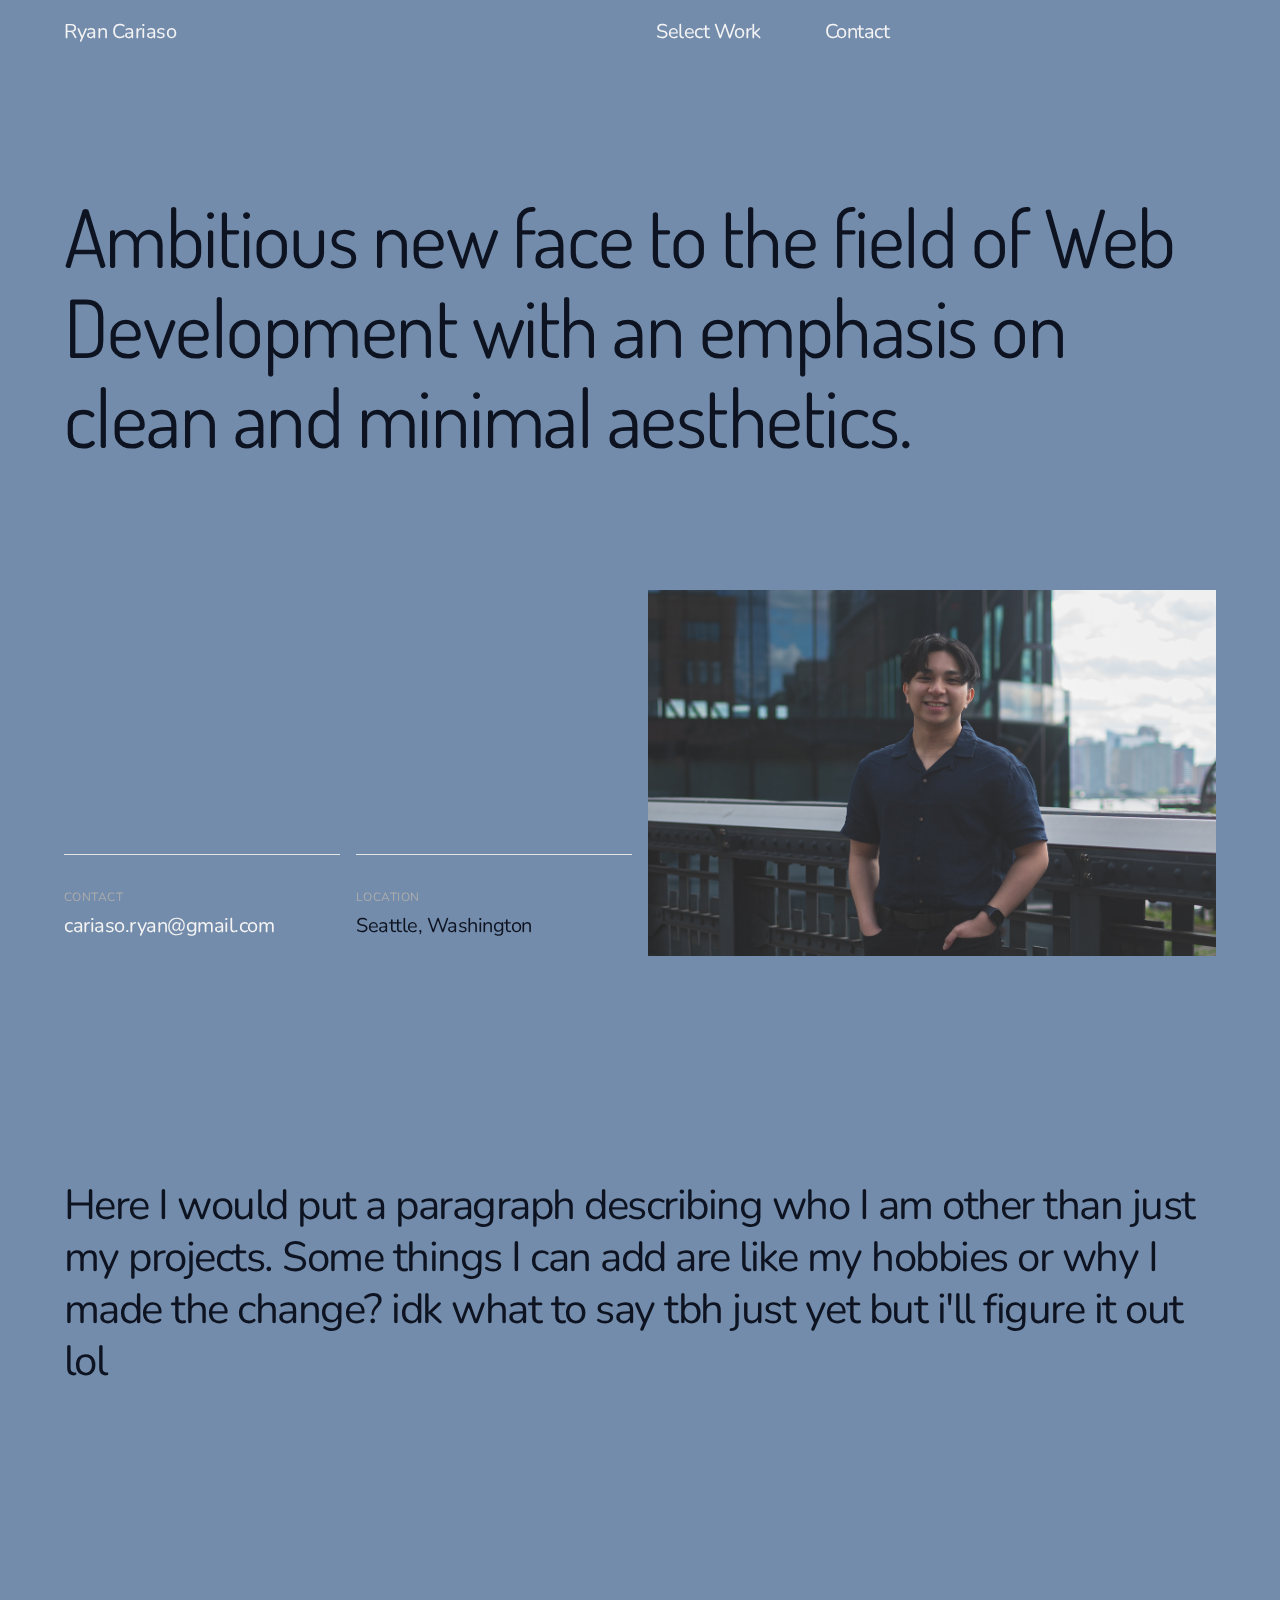
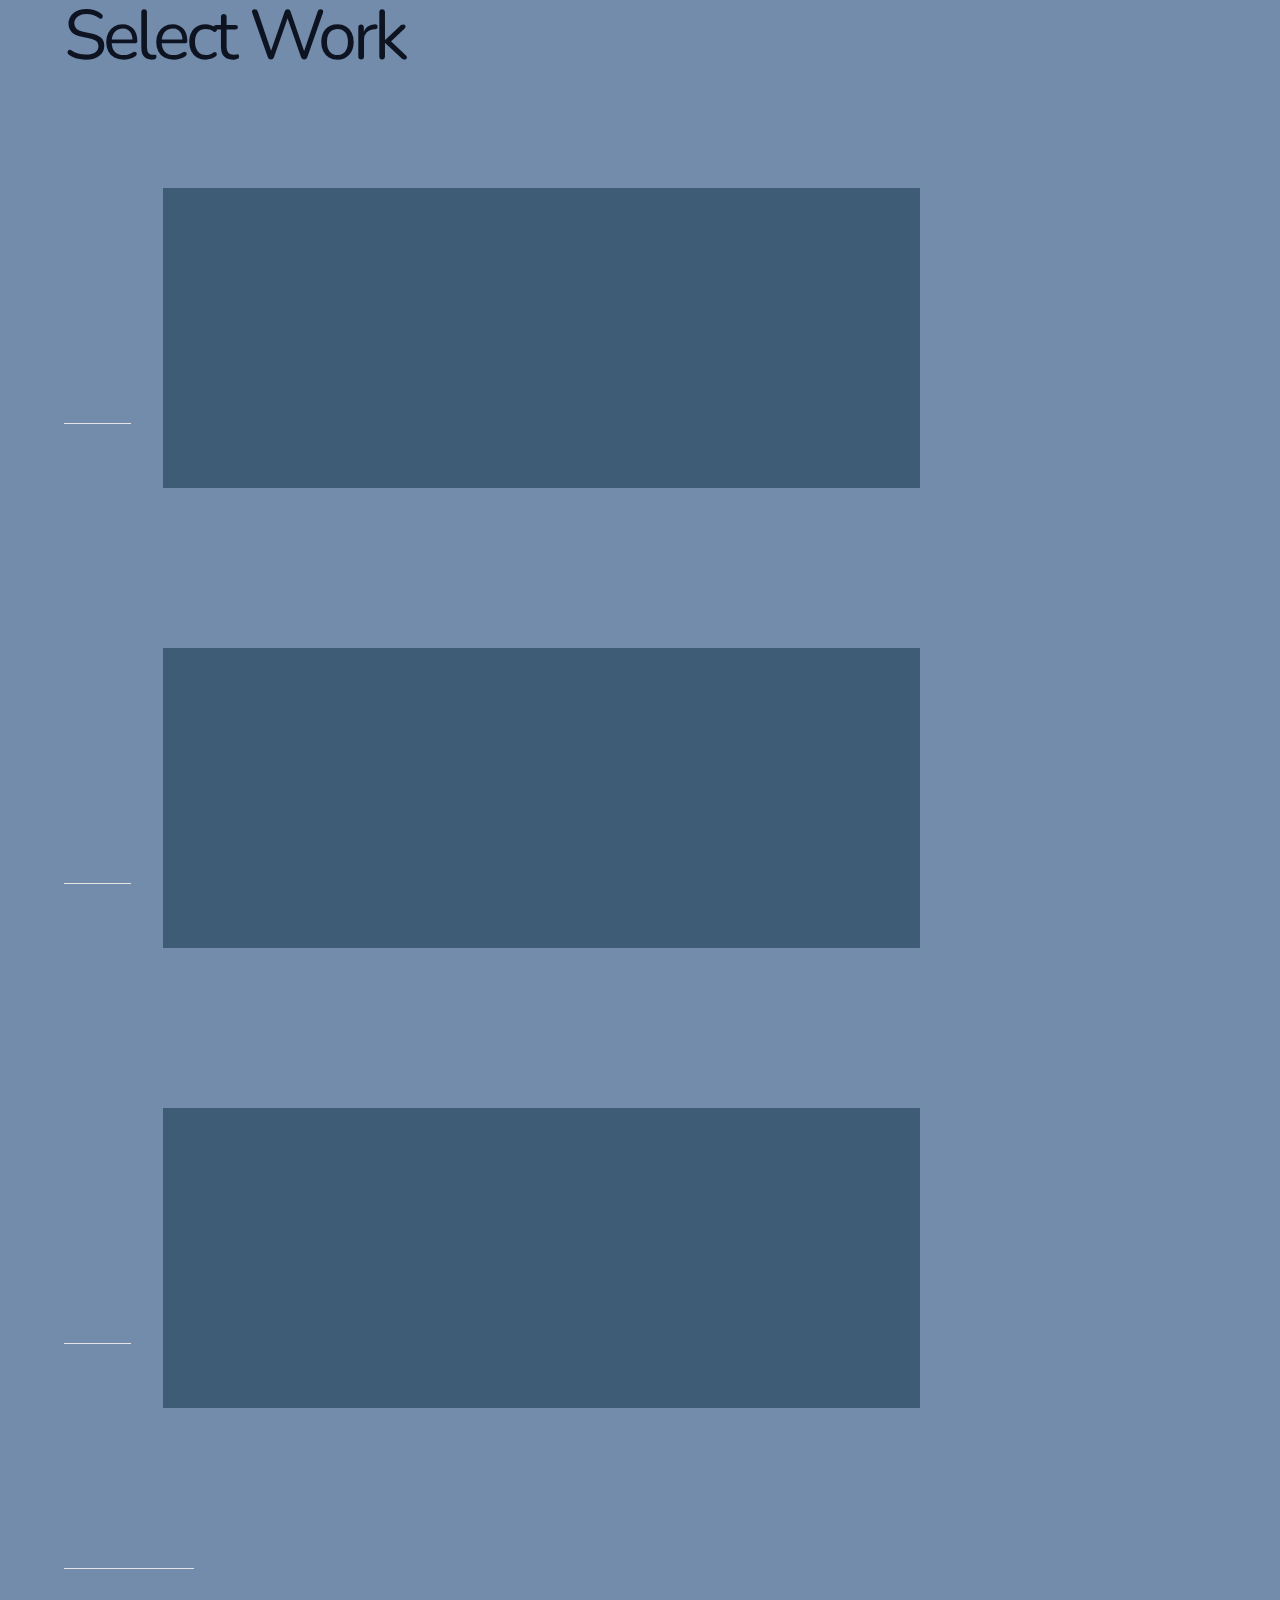
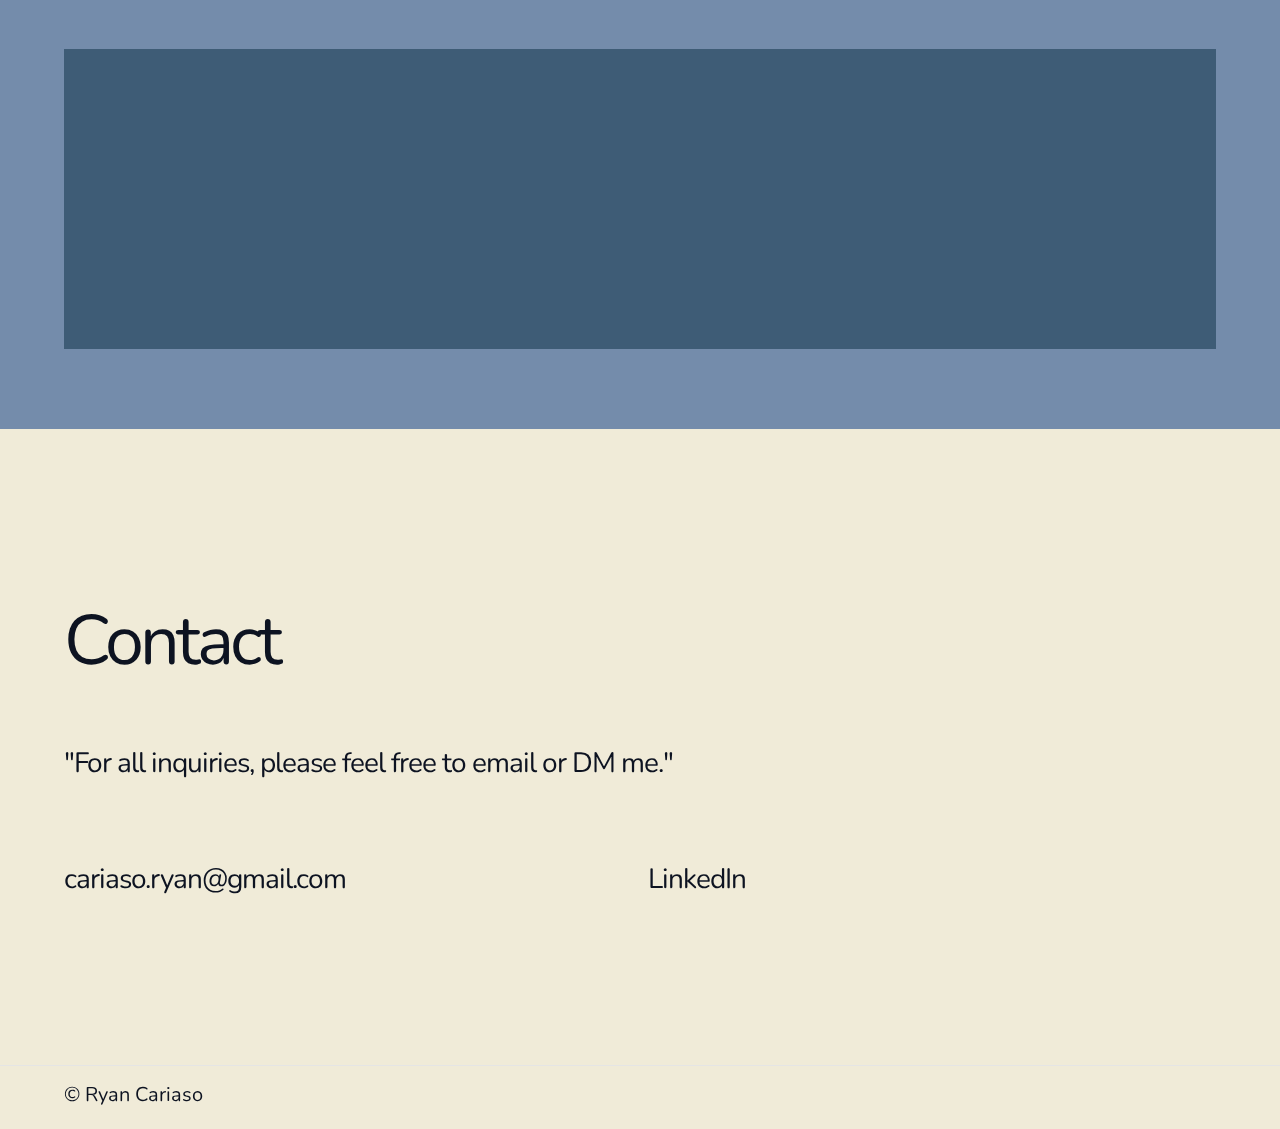
==== commit 8dcf14d7: "update to index1 and style1" ====
--- a/index1.html
+++ b/index1.html
@@ -9,8 +9,8 @@
     <link rel="icon" href="img/ryan.jpg" />
   </head>
 
-  <body style="height: 456.438rem;" cz-shortcut-listen="true">
-    <div id="luxy" class="page-wrapper" style="width: 100%; position: fixed; transform: translate3d(0rem, 0rem, 0rem);">
+  <body style="height: 240rem;" cz-shortcut-listen="true">
+    <div id="luxy" class="page-wrapper" style="width: 100%; transform: translate3d(0rem, 0rem, 0rem);">
       <section class="section">
         <div class="container btm-mar-128">
           <nav id="nav" class="nav-wrapper">
@@ -200,18 +200,18 @@
          	</div>
        	</main>
      	</section>
-     	<section class="section orange-bg">
+     	<section class="section tan-bg">
        	<div id="contact" class="container top-btm-pad-112 contact">
-         	<div class="section-heading btm-mar-64" style="transform: translate3d(0px, 60px, 0px) scale3d(1, 1, 1) rotateX(0deg) rotateY(0deg) rotateZ(0deg) skew(0deg, 0deg); transform-style: preserve-3d; opacity: 0;">Contact</div>
-         	<p class="medium-paragraph max-width-670 bam-mar-80" style="transform: translate3d(0px, 60px, 0px) scale3d(1, 1, 1) rotateX(0deg) rotateY(0deg) rotateZ(0deg) skew(0deg, 0deg); transform-style: preserve-3d; opacity: 0;">
+         	<div class="section-heading btm-mar-64" style="transform: translate3d(0px, 60px, 0px) scale3d(1, 1, 1) rotateX(0deg) rotateY(0deg) rotateZ(0deg) skew(0deg, 0deg); transform-style: preserve-3d; opacity: 1;">Contact</div>
+         	<p class="medium-paragraph max-width-670 bam-mar-80" style="transform: translate3d(0px, 60px, 0px) scale3d(1, 1, 1) rotateX(0deg) rotateY(0deg) rotateZ(0deg) skew(0deg, 0deg); transform-style: preserve-3d; opacity: 1;">
            	"For all inquiries, please feel free to email or DM me."
          	</p>
 					<div class="w-layout-grid _3-col-grid-contact">
 						<div id="w-node-15" class="grid-wrapper flex">
-							<a id="copyBtn" tooltipster="bottom" href="#" class="contact-link email tooltipstered" style="transform: translate3d(0px, 60px, 0px) scale3d(1, 1, 1) rotateX(0deg) rotateY(0deg) rotateZ(0deg) skew(0deg, 0deg); transform-style: preserve-3d; opacity: 0;">cariaso.ryan@gmail.com</a>
+							<a id="copyBtn" tooltipster="bottom" href="#" class="contact-link email tooltipstered" style="transform: translate3d(0px, 60px, 0px) scale3d(1, 1, 1) rotateX(0deg) rotateY(0deg) rotateZ(0deg) skew(0deg, 0deg); transform-style: preserve-3d; opacity: 1;">cariaso.ryan@gmail.com</a>
 						</div>
 						<div class="grid-wrapper flex">
-							<a href="https://www.linkedin.com/in/ryancariaso/" target="_blank" class="contact-link" style="transform: translate3d(0px, 60px, 0px) scale3d(1, 1, 1) rotateX(0deg) rotateY(0deg) rotateZ(0deg) skew(0deg, 0deg); transform-style: preserve-3d; opacity: 0;">LinkedIn</a>
+							<a href="https://www.linkedin.com/in/ryancariaso/" target="_blank" class="contact-link" style="transform: translate3d(0px, 60px, 0px) scale3d(1, 1, 1) rotateX(0deg) rotateY(0deg) rotateZ(0deg) skew(0deg, 0deg); transform-style: preserve-3d; opacity: 1;">LinkedIn</a>
 						</div>
 					</div>
 					<footer class="footer">
--- a/style1.css
+++ b/style1.css
@@ -9,7 +9,6 @@
 }
 
 * {
-	cursor: default !important;
 	font-variant-ligatures: none;
 	-webkit-box-sizing: border-box;
 	-moz-box-sizing: border-box;
@@ -26,7 +25,7 @@
 	display: block;
 	background-color: #748cab;
 	font-family: 'Nunito', sans-serif;
-	color: #f4f4f4;
+	color: #0d1321;
 	font-size: 1.25rem;
 	line-height: 1.75rem;
 	font-weight: 400;
@@ -35,4 +34,593 @@
 
 main, nav, section {
 	display: block;
+}
+
+
+/* NAV BAR STYLING */
+
+
+.container.btm-mar-128 {
+	margin-bottom: 8rem;
+}
+
+.container {
+	position: relative;
+	max-width: 90rem;
+	margin-right: auto;
+	margin-left: auto;
+	padding-right: 4rem;
+	padding-left: 4rem;
+}
+
+.nav-wrapper {
+	display: -ms-grid;
+	display: grid;
+	height: 4rem;
+	grid-auto-columns: 1fr;
+	grid-column-gap: 2rem;
+	grid-row-gap: 0rem;
+	-ms-grid-columns: 1fr 1fr;
+	grid-template-columns: 1fr 1fr;
+  -ms-grid-rows: auto;
+  grid-template-rows: auto;
+}
+
+.grid-wrapper.flex {
+	display: -webkit-box;
+	display: -webkit-flex;
+	display: -ms-flexbox;
+	display: flex;
+}
+
+.grid-wrapper {
+	height: 100%;
+  -webkit-box-align: center;
+  -webkit-align-items: center;
+  -ms-flex-align: center;
+  align-items: center;
+}
+
+.nav-item {
+	color: #f4f4f4!important;
+	text-transform: capitalize;
+	text-decoration: none;
+}
+
+a {
+	background-color: transparent;
+	text-decoration: none;
+}
+
+a:-webkit-any-link {
+	cursor: pointer;
+}
+
+.nav-item.right-mar-64 {
+	margin-right: 4rem;
+}
+
+.hero-text {
+	max-width: 71.875rem;
+	font-family: 'Dosis', sans-serif;
+	font-size: 5rem;
+	line-height: 5.625rem;
+	letter-spacing: -0.094rem;
+}
+
+.container.btm-pad-80 {
+	padding-bottom: 5rem;
+}
+
+._2-col-grid {
+	grid-column-gap: 2rem;
+	grid-row-gap: 0rem;
+	-ms-grid-rows: auto;
+	grid-template-rows: auto;
+}
+
+.w-layout-grid {
+	display: -ms-grid;
+	display: grid;
+	grid-auto-columns: 1fr;
+	grid-template-columns: 1fr 1fr;
+	-ms-grid-rows: auto auto;
+	grid-template-rows: auto auto;
+	grid-row-gap: 1rem;
+	grid-column-gap: 1rem;
+}
+
+#w-node-2 {
+	-ms-grid-row: span 1;
+	grid-row: span 1;
+  grid-row-start: span 1;
+  -ms-grid-row-span: 1;
+  grid-row-end: span 1;
+  -ms-grid-column: span 1;
+	grid-column: span 1;
+  grid-column-start: span 1;
+  -ms-grid-column-span: 1;
+  grid-column-end: span 1;
+}
+
+.grid-wrapper.flex-btm {
+	display: -webkit-box;
+  display: -webkit-flex;
+  display: -ms-flexbox;
+  display: flex;
+  -webkit-box-align: end;
+  -webkit-align-items: flex-end;
+  -ms-flex-align: end;
+  align-items: flex-end;
+}
+
+._2-col-grid.max-width {
+	width: 100%;
+}
+
+
+/* ABOUT ME SECTION */
+
+
+.divider-line {
+	width: 100%;
+	border-bottom: 0.063rem solid #e5e5e5;
+  -webkit-transform-origin: 0% 50%;
+  -ms-transform-origin: 0% 50%;
+  transform-origin: 0% 50%;
+}
+
+.divider-line.btm-mar-32 {
+	margin-bottom: 2rem;
+}
+
+.smallcaps {
+	font-variant: small-caps;
+	margin-bottom: 0.5rem;
+	color: #acacac;
+	font-size: 1.063rem;
+	line-height: 100%;
+	letter-spacing: 0.031rem;
+}
+
+.email {
+	display: inline-block;
+	-webkit-transition: color .2s;
+	transition: color .2s;
+	color: #f4f4f4;
+}
+
+.img-wrapper {
+	position: relative;
+	overflow: hidden;
+}
+
+.img {
+	display: block;
+	width: 100%;
+}
+
+img {
+	border: 0;
+	vertical-align: middle;
+	display: inline-block;
+	max-width: 100%;
+}
+
+.mask {
+	position: absolute;
+	left: 0;
+	top: 0;
+	right: 0;
+	bottom: 0;
+	background-color: #748cab;
+	-webkit-transform-origin: 0% 50%;
+  -ms-transform-origin: 0% 50%;
+  transform-origin: 0% 50%;
+}
+
+/* SELECT WORK SECTION */
+
+footer, header, main, menu, nav, section {
+	display: block;
+}
+
+.container.top-btm-pad-128 {
+	padding-top: 8rem;
+	padding-bottom: 8rem;
+}
+
+p {
+	margin-top: 0;
+	margin-bottom: 0;
+	font-family: 'Nunito', sans-serif;
+	font-size: 1.25rem;
+	line-height: 1.75rem;
+	font-weight: 400;
+}
+
+.large-paragraph {
+	font-size: 2.625rem;
+	line-height: 3.25rem;
+	letter-spacing: -0.094rem;
+}
+
+.container.top-btm-pad-80 {
+	padding-top: 5rem;
+	padding-bottom: 5rem;
+}
+
+.section-heading {
+	margin-bottom: 7rem;
+	font-size: 4.375rem;
+	line-height: 5rem;
+	letter-spacing: -0.25rem;
+	text-transform: capitalize;
+}
+
+.select-work-grid {
+	position: relative;
+	width: 100%;
+	max-width: 100%;
+	margin-bottom: 10rem;
+	grid-column-gap: 2rem;
+	grid-row-gap: 0rem;
+	-ms-grid-columns: 1fr 1fr 1fr 1fr 1fr 1fr 1fr 1fr 1fr 1fr 1fr 1fr;
+  grid-template-columns: 1fr 1fr 1fr 1fr 1fr 1fr 1fr 1fr 1fr 1fr 1fr 1fr;
+  -ms-grid-rows: auto;
+  grid-template-rows: auto;
+}
+
+#dl2, #w-node-6, #w-node-9, #w-node-12 {
+	-ms-grid-column-span: 12;
+  grid-column-end: 13;
+  -ms-grid-column: 1;
+	grid-column: 1;
+  grid-column-start: 1;
+  -ms-grid-row-span: 1;
+  grid-row-end: 2;
+  -ms-grid-row: 1;
+	grid-row: 1;
+  grid-row-start: 1;
+}
+
+.divider-line.btm-mar-64 {
+	margin-bottom: 4rem;
+}
+
+#w-node-4, #w-node-7, #w-node-10, #w-node-13 {
+	-ms-grid-column: span 8;
+	grid-column: span 8;
+  grid-column-start: span 8;
+  -ms-grid-column-span: 8;
+  grid-column-end: span 8;
+}
+
+.project-content {
+	width: 100%;
+	height: 100%;
+}
+
+.w-slider {
+	position: relative;
+	height: 18.75rem;
+	text-align: center;
+	background: #ddd;
+	clear: both;
+}
+
+.w-slider-mask {
+	position: relative;
+  display: block;
+  overflow: hidden;
+  z-index: 1;
+  left: 0;
+  right: 0;
+  height: 100%;
+  white-space: nowrap;
+}
+
+.slide {
+	width: 100%;
+	height: 100%;
+}
+
+.w-slide {
+	position: relative;
+  display: inline-block;
+  vertical-align: top;
+  width: 100%;
+  height: 100%;
+  white-space: normal;
+  text-align: left;
+}
+
+.content_wrapper {
+	position: relative;
+	display: -webkit-box;
+	display: -webkit-flex;
+	display: -ms-flexbox;
+	display: flex;
+	width: 100%;
+	height: 100%;
+	-webkit-box-pack: center;
+  -webkit-justify-content: center;
+  -ms-flex-pack: center;
+  justify-content: center;
+  -webkit-box-align: center;
+  -webkit-align-items: center;
+  -ms-flex-align: center;
+  align-items: center;
+	grid-column-gap: 1rem;
+	grid-row-gap: 1rem;
+	-ms-grid-columns: 1fr 1fr;
+  grid-template-columns: 1fr 1fr;
+  -ms-grid-rows: auto auto;
+  grid-template-rows: auto auto;
+	background-color: #3e5c76;
+}
+
+.video {
+	z-index: 1;
+	width: 84%;
+	height: 82%;
+}
+
+.w-background-video {
+	position: relative;
+	overflow: hidden;
+	height: 31.25rem;
+	color: #fff;
+}
+
+.w-background-video>video {
+	background-size: cover;
+	background-position: 50% 50%;
+  position: absolute;
+  margin: auto;
+  width: 100%;
+  height: 100%;
+  right: -100%;
+  bottom: -100%;
+  top: -100%;
+  left: -100%;
+  object-fit: cover;
+  z-index: -100;
+}
+
+video {
+	display: inline-block;
+	vertical-align: baseline;
+}
+
+#w-node-5, #w-node-8, #w-node-11, #w-node-14 {
+	-ms-grid-column: span 4;
+	grid-column: span 4;
+  grid-column-start: span 4;
+  -ms-grid-column-span: 4;
+  grid-column-end: span 4;
+}
+
+.grid-wrapper.flex-vertical {
+	display: -webkit-box;
+  display: -webkit-flex;
+  display: -ms-flexbox;
+  display: flex;
+  -webkit-box-orient: vertical;
+  -webkit-box-direction: normal;
+  -webkit-flex-direction: column;
+  -ms-flex-direction: column;
+  flex-direction: column;
+  -webkit-box-align: start;
+  -webkit-align-items: flex-start;
+  -ms-flex-align: start;
+  align-items: flex-start;
+}
+
+.site-link {
+	display: -webkit-box;
+	display: -webkit-flex;
+	display: -ms-flexbox;
+	display: flex;
+	margin-bottom: 1rem;
+	-webkit-box-align: center;
+	-webkit-align-items: center;
+	-ms-flex-align: center;
+	align-items: center;
+}
+
+.w-inline-block {
+	max-width: 100%;
+	display: inline-block;
+}
+
+.project-name {
+	margin-right: 1rem;
+	font-family: 'Dosis', sans-serif;
+	color: #f4f4f4;
+	font-size: 2.75rem;
+	line-height: 3.25rem;
+	letter-spacing: -0.031rem;
+	text-transform: capitalize;
+}
+
+.link-out-circle {
+	position: relative;
+	display: -webkit-box;
+	display: -webkit-flex;
+	display: -ms-flexbox;
+	display: flex;
+	overflow: hidden;
+	width: 2rem;
+	height: 2rem;
+	-webkit-box-pack: center;
+	-webkit-justify-content: center;
+	-ms-flex-pack: center;
+	justify-content: center;
+	-webkit-box-align: center;
+	-webkit-align-items: center;
+	-ms-flex-align: center;
+	align-items: center;
+	border: 0.063rem solid #fff;
+	border-radius: 50%;
+}
+
+.link-out-arrow {
+	width: 1.125rem;
+}
+
+.link-out-arrow-2 {
+	position: absolute;
+	width: 1.125rem;
+}
+
+.small-paragraph {
+	font-size: 1.125rem;
+	line-height: 1.625rem;
+}
+
+.small-paragraph.max-width-420 {
+	max-width: 26.25rem;
+}
+
+.small-paragraph.max-width-420.bam-mar-32 {
+	margin-bottom: 2rem;
+}
+
+.flex-wrapper {
+	display: -webkit-box;
+	display: -webkit-flex;
+	display: -ms-flexbox;
+	display: flex;
+	-webkit-flex-wrap: wrap;
+	-ms-flex-wrap: wrap;
+	flex-wrap: wrap;
+	-webkit-box-align: center;
+	-webkit-align-items: center;
+	-ms-flex-align: center;
+	align-items: center;
+}
+
+.smallcaps.pill {
+	margin-right: 0.5rem;
+	padding: 0.25rem 0.75rem 0.5rem;
+	border: 0.063rem solid #acacac;
+	border-radius: 2rem;
+	line-height: 100%;
+}
+
+.select-work-grid.last {
+	margin-bottom: 5rem;
+}
+
+
+/* CONTACT SECTION  */
+
+
+.section.tan-bg {
+	background-color: #f0ebd8;
+	color: #0d1321
+}
+
+.container.top-btm-pad-112.contact {
+	height: 43.75rem;
+}
+
+.container.top-btm-pad-112 {
+	padding-top: 7rem;
+	padding-bottom: 7rem;
+}
+
+.section-heading.btm-mar-64 {
+	display: inline-block;
+	margin-bottom: 4rem;
+	color: #0d1321;
+}
+
+.medium-paragraph {
+	font-size: 1.75rem;
+	line-height: 2.25rem;
+}
+
+.medium-paragraph.max-width-670 {
+	max-width: 41.875rem;
+	letter-spacing: -0.063rem;
+}
+
+.medium-paragraph.max-width-670.bam-mar-80 {
+	margin-bottom: 5rem;
+}
+
+._3-col-grid {
+	grid-column-gap: 2rem;
+	grid-row-gap: 0rem;
+	-ms-grid-columns: 1fr 1fr 1fr;
+	grid-template-columns: 1fr 1fr 1fr;
+	-ms-grid-rows: auto;
+	grid-template-rows: auto;
+}
+
+._3-col-grid.contact {
+	width: 100%;
+	max-width: 100%;
+	grid-column-gap: 4rem;
+	-ms-grid-columns: -webkit-max-content -webkit-max-content -webkit-max-content;
+  -ms-grid-columns: max-content max-content max-content;
+  grid-template-columns: -webkit-max-content -webkit-max-content -webkit-max-content;
+  grid-template-columns: max-content max-content max-content;
+}
+
+.contact-link {
+	color: #0d1321;
+	font-size: 1.75rem;
+	line-height: 2.25rem;
+	letter-spacing: -0.063rem;
+}
+
+.footer {
+	position: absolute;
+	left: 0;
+	top: auto;
+	right: 0;
+	bottom: 0;
+	display: -webkit-box;
+	display: -webkit-flex;
+	display: -ms-flexbox;
+	display: flex;
+	height: 4rem;
+	max-width: 90rem;
+	margin-right: auto;
+	margin-left: auto;
+	padding-right: 4rem;
+	padding-left: 4rem;
+	-webkit-box-align: center;
+	-webkit-align-items: center;
+	-ms-flex-align: center;
+	align-items: center;
+}
+
+.divider-line-footer {
+	position: absolute;
+	left: 0;
+	top: 0;
+	right: 0;
+	bottom: auto;
+	display: -webkit-box;
+	display: -webkit-flex;
+	display: -ms-flexbox;
+	display: flex;
+	width: 100%;
+	max-width: 82rem;
+	margin-right: auto;
+	margin-left: auto;
+	-webkit-box-align: center;
+	-webkit-align-items: center;
+	-ms-flex-align: center;
+	align-items: center;
+	border-bottom: 0.063rem solid #e5e5e5;
+}
+
+.footer-text {
+	margin-bottom: 0.25rem;
+	letter-spacing: 0;
 }